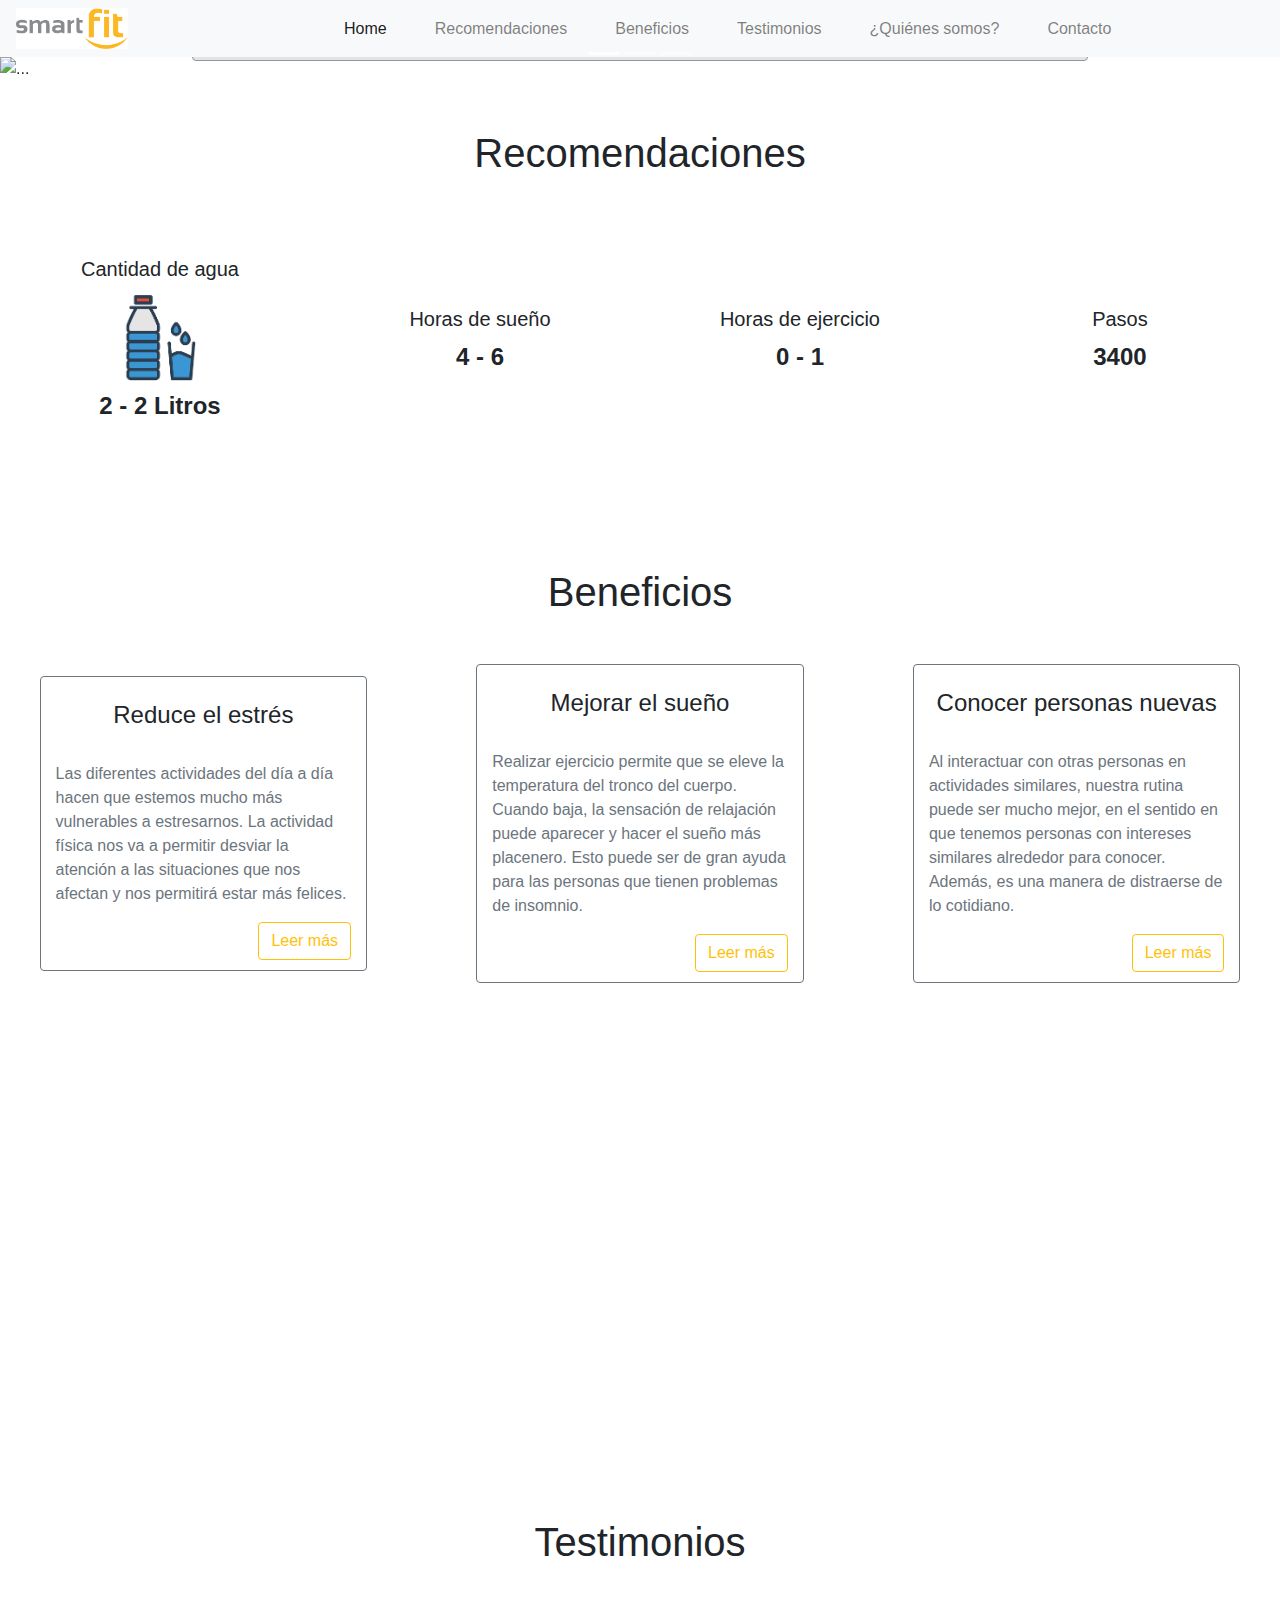
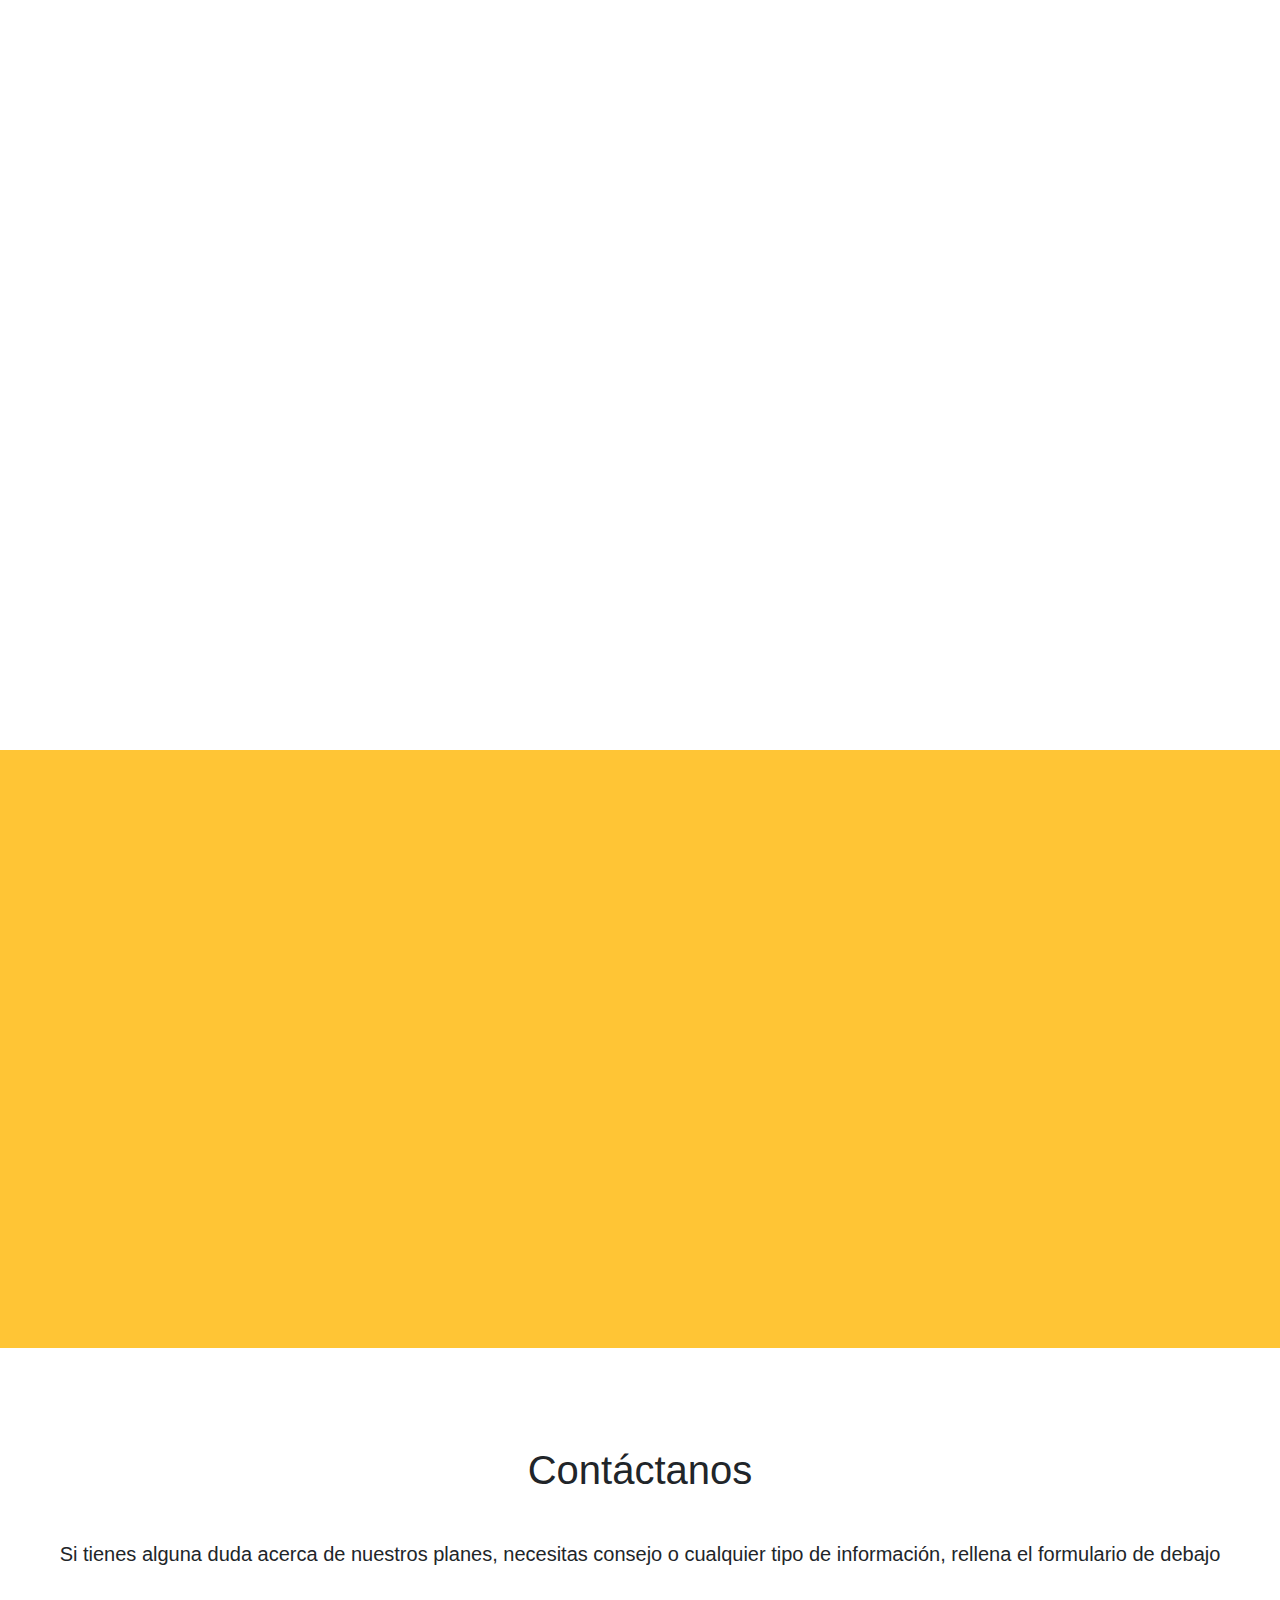
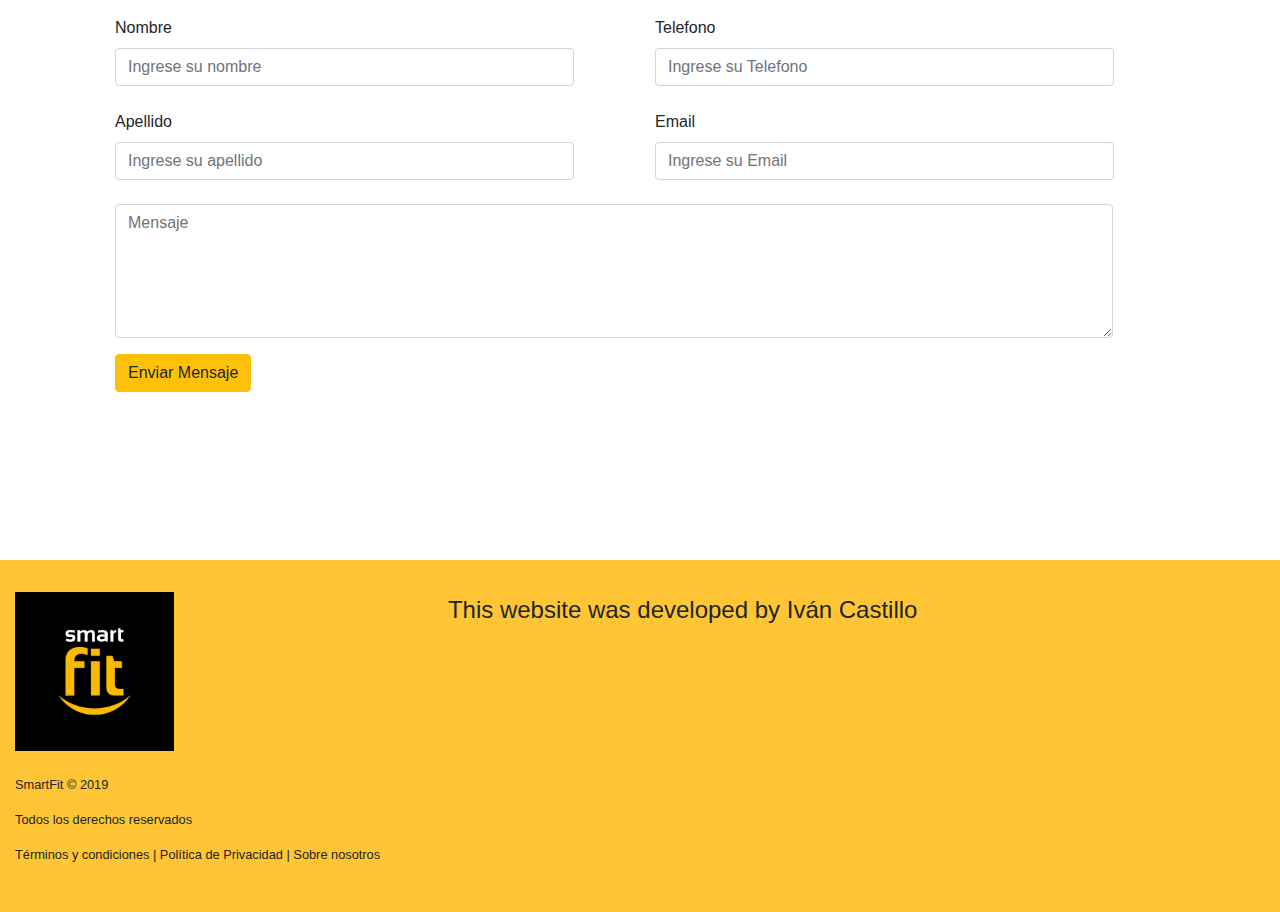
==== index.html @ 5044659b "Nombre cambiado" ====
<!DOCTYPE html>
<html lang="en">
<head>
    <meta charset="UTF-8">
    <meta name="viewport" content="width=, initial-scale=1.0">
    <meta http-equiv="X-UA-Compatible" content="ie=edge">
    <title></title>
    <link rel="stylesheet" href="https://stackpath.bootstrapcdn.com/bootstrap/4.3.1/css/bootstrap.min.css" integrity="sha384-ggOyR0iXCbMQv3Xipma34MD+dH/1fQ784/j6cY/iJTQUOhcWr7x9JvoRxT2MZw1T" crossorigin="anonymous">
    <link rel="stylesheet" href="styles.css">
    <link rel="stylesheet" href="animate.css">
</head>
<body>
        <nav class="navbar navbar-expand-lg navbar-light bg-light container-fluid">
                <a class="navbar-brand" href="#"><img src="SmartFitLogo.png" class="logo" alt=""></a>
                <button class="navbar-toggler" type="button" data-toggle="collapse" data-target="#navbarSupportedContent" aria-controls="navbarSupportedContent" aria-expanded="false" aria-label="Toggle navigation">
                  <span class="navbar-toggler-icon"></span>
                </button>
              
                <div class="collapse navbar-collapse" id="navbarSupportedContent">
                  <ul class="navbar-nav mr-auto">
                    <li class="nav-item active">
                        <a class="nav-link" href="#Home">Home <span class="sr-only">(current)</span></a>
                    </li>
                    <li class="nav-item">
                        <a class="nav-link" href="#Recomendaciones">Recomendaciones</a>
                    </li>
                    <li class="nav-item">
                      <a class="nav-link" href="#Beneficios">Beneficios</a>
                    </li> 
                    <li class="nav-item">
                        <a class="nav-link" href="#Testimonios">Testimonios</a>
                    </li>                     
                    
                    <li class="nav-item">
                        <a class="nav-link" href="#QuienesSomos">¿Quiénes somos?</a>
                    </li> 

                    <li class="nav-item">
                        <a class="nav-link" href="#Contacto">Contacto</a>
                    </li> 
                  </ul>
                </div>
              </nav>
              
              <div class="bd-example"><a name="Home" id="Home"></a>
                    <div id="carouselExampleCaptions" class="carousel slide" data-ride="carousel">
                      <ol class="carousel-indicators">
                        <li data-target="#carouselExampleCaptions" data-slide-to="0" class="active"></li>
                        <li data-target="#carouselExampleCaptions" data-slide-to="1"></li>
                        <li data-target="#carouselExampleCaptions" data-slide-to="2"></li>
                      </ol>
                      <div class="carousel-inner">
                        <div class="carousel-item active">
                          <img src="https://www.sportlife.es/media/cache/big/upload/images/article/16342/article-falsos-mitos-running-desterrar-ser-mejor-corredor-5a5e2782141e0.jpg" class="d-block w-100" alt="...">
                          <div class="carousel-caption d-none d-md-block border border-secondary rounded">
                            <h4>Practicar algún deporte o actividad física</h4>
                            <p>El deporte es una de las mejores maneras de mantenernos jóvenes y en perfectas condiciones, ya que ayuda a nuestro organismo a estar activo y a nuestros músculos a mantenerse tonificados y fuertes.</p>
                          </div>
                        </div>
                        <div class="carousel-item">
                          <img src="https://as.com/deporteyvida/imagenes/2018/11/17/portada/1542474096_217972_1542474617_noticia_normal.jpg" class="d-block w-100" alt="...">
                          <div class="carousel-caption d-none d-md-block border border-secondary rounded">
                            <h4>Llevar una dieta balanceada</h4>
                            <p>Mantener una alimentación que debe ser variada. Seguir una dieta en la que estén presentes diferentes tipos de alimentos es esencial para conseguir una buena salud. Nuestro organismo está preparado para asimilar todo tipo de alimentos y todos estos alimentos nos aportarán una serie de nutrientes necesarios para conseguir una buena salud.</p>
                          </div>
                        </div>
                        <div class="carousel-item">
                          <img src="http://mundoenpositivo.com/wp-content/uploads/2019/07/dormir-bien.jpg" class="d-block w-100" alt="...">
                          <div class="carousel-caption d-none d-md-block border border-secondary rounded">
                            <h4>Dormir bien</h4>
                            <p>Sentirse cansado afecta a la concentración, le desmotiva y le deja sin energía. Esto puede afectar, a su vez, a la salud mental, por lo que es importante dormir lo suficiente para sentirse descansado y sentirse capacitado para realizar las actividades cotidianas.</p>
                          </div>
                        </div>
                      </div>
                      <a class="carousel-control-prev" href="#carouselExampleCaptions" role="button" data-slide="prev">
                        <span class="carousel-control-prev-icon" aria-hidden="true"></span>
                        <span class="sr-only">Previous</span>
                      </a>
                      <a class="carousel-control-next" href="#carouselExampleCaptions" role="button" data-slide="next">
                        <span class="carousel-control-next-icon" aria-hidden="true"></span>
                        <span class="sr-only">Next</span>
                      </a>
                    </div>
                  </div>


    <div class="container-fluid">
        <div class="row subtitulo">
            <h2>Recomendaciones</h2><a name="Recomendaciones" id="Recomendaciones"></a>
        </div>
        <br>

        <div class="row">
            <div class="col-md-2 col-sm-6  sub-recomendaciones">
                <h5 class="h5-subs">Cantidad de agua</h5>
                <img class="icn-agua" src="[data-uri]" alt="">
                <p><span class="Cantidad"> <span class="counter">3</span>  - <span class="counter">4</span> Litros</span></p>
            </div>

            <div class="col-md-2 col-sm-6 sub-recomendaciones">
                <h5 class="h5-subs">Horas de sueño</h5>
                <img class="icn-agua" src="https://image.flaticon.com/icons/png/512/1127/1127353.png" alt="">
                <p><span class="Cantidad"><span class="counter">7</span>  - <span class="counter">9</span></span></p>
            </div>

            <div class="col-md-2 col-sm-6  sub-recomendaciones">
                <h5 class="h5-subs">Horas de ejercicio</h5>
                <img class="icn-ejercicio" src="https://www.flaticon.es/premium-icon/icons/svg/384/384301.svg" alt="">
                <p><span class="Cantidad"><span class="counter">1</span>  - <span class="counter">2</span></span></p>
            </div>

            <div class="col-md-2 col-sm-6  sub-recomendaciones ">
                <h5 class="h5-subs">Pasos</h5>
                <img class="icn-agua" src="https://image.flaticon.com/icons/svg/2210/2210653.svg" alt="">
                <p><span class="Cantidad counter">5000</span></p>
            </div>

        </div>
    </div>

    <br>
    <br>
    <br>

    <div class="container-fluid">
      <div class="row subtitulo">
        <h2>Beneficios</h2><a name="Beneficios" id="Beneficios"></a>
      </div>

      <div class="row">
        <div class="row">
          <div class="col-md-3 border border-secondary rounded centrar animated bounce wow " data-wow-offset="200" >
            <img src="http://lad.fm/pics/d41a22937daed1a223c265a8d08f3cd0.jpg" width="100%" class="SinMargenes" alt="">
            <br>
            
            <h4>Reduce el estrés</h4>
            <br>
            <p class="text-secondary">Las diferentes actividades del día a día hacen que estemos mucho más vulnerables a estresarnos. La actividad física nos va a permitir desviar la atención a las situaciones que nos afectan y nos permitirá estar más felices.</p>
  
            <button type="button" class="btn btn-outline-warning BotonBeneficios">Leer más</button>
            <br>
            <br>
          </div>
  
          <div class="col-md-3 border border-secondary rounded centrar animated bounce wow" data-wow-offset="200" >
            <img src="https://selecciones.com.mx/wp-content/uploads/2016/09/tips-para-dormir-rapido.jpg" width="100%" class="SinMargenes" alt="">
            <br>
            
            <h4>Mejorar el sueño</h4>
            <br>
            <p class="text-secondary">Realizar ejercicio permite que se eleve la temperatura del tronco del cuerpo. Cuando baja, la sensación de relajación puede aparecer y hacer el sueño más placenero. Esto puede ser de gran ayuda para las personas que tienen problemas de insomnio.</p>
  
            <button type="button" class="btn btn-outline-warning BotonBeneficios">Leer más</button>
            <br>
            <br>
          </div>
  
          <div class="col-md-3 border border-secondary rounded centrar animated bounce wow" data-wow-offset="200" >
            <img src="https://blog.fitnessdigital.com.mx/wp-content/uploads/2017/04/VIR_350930_26297_para_aficionados_al_gimnasio_o_gente_que_haya_ido_durante_algun_periodo_de_tiempo_en_el_pasado.jpg" width="100%" class="SinMargenes" alt="">
            <br>
            
            <h4>Conocer personas nuevas</h4>
            <br>
            <p class="text-secondary">Al interactuar con otras personas en actividades similares, nuestra rutina puede ser mucho mejor, en el sentido en que tenemos personas con intereses similares alrededor para conocer. Además, es una manera de distraerse de lo cotidiano.</p>
  
            <button type="button" class="btn btn-outline-warning BotonBeneficios">Leer más</button>
            <br>
            <br>
          </div>
          
          
  
  
        </div>

        <br><br>

        <div class="row">
          <div class="col-md-3 border border-secondary rounded centrar animated bounce wow " >
            <img src="https://i.blogs.es/6dcd84/istock-614251716-2-/450_1000.jpg" width="100%" class="SinMargenes" alt="">
            <br>
            
            <h4>Mejoras en el peso</h4>
            <br>
            <p class="text-secondary">La obesidad es una preocupación a nivel mundial, por eso, hacer ejercicio y tener una buena alimentación le ayudará a mantener un peso ideal dependiendo de sus necesidades. De esta manera, es más fácil llevar un registro en nuestra balanza y mantenernos con el peso óptimo y, de esa manera, vernos mucho mejor.</p>
  
            <button type="button" class="btn btn-outline-warning BotonBeneficios">Leer más</button>
            <br>
            <br>
          </div>
  
          <div class="col-md-3 border border-secondary rounded centrar animated bounce wow">
            <img src="https://as.com/deporteyvida/imagenes/2019/04/09/portada/1554802910_196821_1554803056_noticia_normal.jpg" width="100%" class="SinMargenes" alt="">
            <br>
            
            <h4>Mejorar nuestra postura</h4>
            <br>
            <p class="text-secondary">Al realizar ejercicios tomamos conciencia de nuestra postura, entre más actividad realizamos corregimos considerablemente nuestra postura. De manera que conseguimos evitar y mitigar los daños de tener una mala postura. También ayuda a la gente con problemas de este tipo, por ejemplo, personas con el síndrome de hombros caídos.</p>
  
            <button type="button" class="btn btn-outline-warning BotonBeneficios">Leer más</button>
            <br>
            <br>
          </div>
  
          <div class="col-md-3 border border-secondary rounded centrar animated bounce wow">
            <img src="https://assets.iprofesional.com/assets/jpg/2019/04/476429.jpg?5.0.0" width="100%" class="SinMargenes" alt="">
            <br>
            
            <h4>Sentirse feliz</h4>
            <br>
            <p class="text-secondary">Es indudable que cuando estamos activas, nos sentimos con mayor capacidad y mucho más positivas. Esto sucede por la liberación de endorfinas que nuestro cuerpo produce al estar realizando alguna acción o deporte. Esto, acompañado de una gran mejora en la autoestima, nos permite llevar un estilo de vida sano emocionalmente.</p>
  
            <button type="button" class="btn btn-outline-warning BotonBeneficios">Leer más</button>
            <br>
            <br>
          </div>
        </div>
      </div>

      
      


    </div> 

    <br>
    <br>
    <br>

    <div class="container-fluid">
      <div class="row subtitulo">
        <h2>Testimonios</h2><a name="Testimonios" id="Testimonios"></a>
      </div>

      <br>

      <div class="row">
        <div class="row wow bounceInLeft">
            <div class="col-2 MargenIzquierda">
                <img src="https://www.vanguardia.com/binrepository/716x477/0c0/0d0/none/12204/IHNO/16galerxxx001_big_tp_VL200308_MG20508573.jpg" class="rounded" width="100%" alt="">
              </div>
      
              <div class="col-8 MargenDerecha">
                <p class="text-muted"> <em>"Gracias a estos conejos ha cambiado completamente mi estilo de vida. Trabajo todo el día sentada y, al seguir estos consejos, he logrado sentirme más en forma y más segura de mi cuerpo" </em> <br> - Masha Rostova</p>
              </div>

        </div>

        <br><br><br>

        <div class="row wow bounceInLeft">
            <div class="col-2 MargenIzquierda">
                <img src="https://e00-elmundo.uecdn.es/assets/multimedia/imagenes/2017/07/06/14993554426583.jpg" class="rounded ImagenDerecha" width="80%"  alt="">
              </div>
      
              <div class="col-8 MargenDerecha">
                <p class="text-muted"> <em>"Ya estamos mayores y hace poco nos pensionamos, estos consejos nos han mantenido sanos y han mitigado en gran parte el deterioro que sufre nuestro cuerpo con la vejez. Nos sentimos mucho más jóvenes y tenemos más energía que cualquiera de nuestra edad" </em> <br> - Señor y señora Grullón</p>
              </div>

        </div>

        <br><br><br>
        
        <div class="row wow bounceInLeft">
            <div class="col-2 MargenIzquierda">
                <img src="https://deporteysalud-static.hola.com/gym/wp-content/uploads/sites/5/2014/03/guia_para_principiantes_primeros_pasos_en_un_gimnasio.jpg" width="100%" class="rounded" alt="">
              </div>
      
              <div class="col-8 MargenDerecha">
                <p class="text-muted"> <em>"Hace dos meses descubrí esta página y sigo sus consejos desde entonces. Empecé a ir al gimnasio y siento que esto se ha vuelto parte de mi vida, es una gran mejora a mi estilo de vida" </em> <br> - Steven Rosario</p>
              </div>

        </div>

        <br><br><br>
        
        

        <div class="row wow bounceInLeft">
            <div class="col-2 MargenIzquierda">
                <img src="https://vidafull.mx/modules/ybc_blog/views/img/category/fitness-principal.jpg" width="100%" alt="">
              </div>

              <div class="col-8 MargenDerecha">
                <p class="text-muted"> <em>"Esta página me inspiró a venir al gimnasio y cambiar un poco la rutina. Me he topado con mucha gente con estos intereses con los cuáles hablo y, mientras hacemos ejercicio, hablamos y botamos el estrés del día a día en este ambiente. Mi alimentación es mucho más sana gracias a estos consejos y me siento mejor que nunca." </em> <br> - Erika Muñoz</p>
              </div>

        </div>



        <br>


      </div>

    </div>


    <br>
    <br>
    <br>
    <a name="QuienesSomos" id="QuienesSomos"></a>
    <div class="container-fluid QuienesSomos"> 
      <div class="row RowQS">
        <h2 class="wow zoomIn"><img src="http://www.grupolifoco.com.mx/nuevo2/images/Icono-Secc-1-QUIENES-SOMOS.png" width="4%" alt=""> ¿Quiénes Somos?</h2>
      </div>

      <div class="row FilaQS">
        <div class="col-md-4 ColumnaQS">
          <h3 class="wow jackInTheBox"> <img src="https://cdn.icon-icons.com/icons2/1369/PNG/512/-description_90717.png" width="8%" alt=""> Descripción</h3>
          <h4 class="txtQS wow bounceInUp">Inaugurada en 2009, Smart Fit fue creada con el propósito de democratizar el acceso a la práctica de actividad física de alto nivel, con planes accesibles y adhesión facilitada. Somos una empresa dedicada a dar consejos para mejorar el estilo de vida de nuestros lectores. Tenemos servicios de personal training, consejos personalizados y muchas facilidades para lograr que los curiosos de internet y las personas que muestran curiosidad por estos temas se sienta atraído por los beneficios que otorgan poner en práctica nuestros consejos y recomendaciones.</h4>
        </div>

        <div class="col-md-4 ColumnaQS">
          <h3 class="wow jackInTheBox"> <img src="https://image.flaticon.com/icons/png/512/1628/1628579.png" width="8%" alt=""> Misión</h3>
          <h4 class="txtQS wow bounceInUp">Contribuir al desarrollo integral de los clientes mediante el diseño y la aplicación de un conjunto de servicios que fortalezcan la salud física y mental.

              Ayudar a nuestros socios a crear y mantener una excelente condición física a través de la nutrición y programas de entrenamiento.
              
              Inculcar en niños, jóvenes y adultos, el valor de la salud y el ejercicio.
              
              Mejorar la calidad de vida de las comunidades a través de la filosofía del ejercicio, programas y productos de nutrición.
              
              Participar proactivamente en el bienestar de las personas en su entorno social y laboral.
              
              Brindar un servicio único y facilitar las herramientas del éxito.</h4>
        </div>

        <div class="col-md-4 ColumnaQS">
          <h3 class="wow jackInTheBox"> <img src="https://cdn.pixabay.com/photo/2016/12/18/11/04/eye-1915454_960_720.png" width="10%" alt=""> Visión</h3>
          <h4 class="txtQS wow bounceInUp">Ser un una empresa líder en el fomento de buenas prácticas que mejoren la vida de nuestros clientes y lectores, brindando calidad y bienestar a nuestros miembros, generando valor humano y profesional a nuestra empresa.

              Ser la mejor opción deportiva mundialmente, por la excelencia en los servicios, potenciando los procesos de servicio al cliente y la atención personalizada.
              
              Ofrecer un ambiente ameno, accesible, práctico y estimulante, en el que todo socio pueda expresar su competencia física, mental y espiritual.
              
              Optimizar los objetivos de captación y retención de socios, garantizando calidad y resultados tangibles.</h4>
         </div>
        <br><br><br><br><br><br>
        

      </div>
    </div>

    <div class="container-fluid">
      <div class="row Contacto">
        <h2>Contáctanos</h2><a name="Contacto" id="Contacto"></a>
        <h5>Si tienes alguna duda acerca de nuestros planes, necesitas consejo o cualquier tipo de información, rellena el formulario de debajo</h5>
        </div>

        <div class="row formulario">
            <div class="col-md-6">
              <label for="Nombre">Nombre</label>
              <input type="text" id="Nombre" placeholder="Ingrese su nombre" class="form-control">
              <br>
              <label for="Apellido">Apellido</label>
              <input type="text" id="Apellido" placeholder="Ingrese su apellido" class="form-control"> 
            </div>

            <div class="col-md-6">
              <label for="Telefono">Telefono</label>
              <input type="text" id="Telefono" placeholder="Ingrese su Telefono" class="form-control">
              <br>
             <label for="Apellido">Email</label>
              <input type="text" id="Email" placeholder="Ingrese su Email" class="form-control"> 
          </div>
          
       </div>
       <br>
       <div class="row msj formulario">
          <textarea class="form-control" placeholder="Mensaje" cols="100" rows="5"></textarea>

          <input type="submit" name="Enviar" value="Enviar Mensaje" class="btn btn-warning">
       </div>
       <br><br><br><br><br><br><br>

    </div>
    

    <footer class="container-fluid">
      <div class="row">
        <div class="col-md-4">
            <img src="LogoNegro.png" width="40%" alt="">
            <br>
            <br>

            <p class="text-footer">SmartFit © 2019</p>
            <p class="text-footer">Todos los derechos reservados</p>
            <p class="text-footer">Términos y condiciones | Política de Privacidad | Sobre nosotros </p>
        </div>
        
        <div class="col-md-8">
          <p class="text-footer-big"><img src="https://image.flaticon.com/icons/svg/74/74717.svg" width="4%" alt=""> This website was developed by Iván Castillo</p>

          <a href="www.linkedin.com/in/iván-manuel-castillo-soriano-302771186"><img src="https://image.flaticon.com/icons/png/512/61/61109.png" width="5%" alt="" class="imgfooter linkedin"></a>

          <a href="https://github.com/ManuxGT"><img src="https://cdn.icon-icons.com/icons2/910/PNG/512/github-2_icon-icons.com_71185.png" width="6%" alt="" class="imgfooter"></a>
          
          <a href="https://www.instagram.com/isrmanux/"><img src="https://cdn.icon-icons.com/icons2/791/PNG/512/instagram_f_icon-icons.com_65485.png" width="6%" alt="" class="imgfooter"></a>
          
        </div>
      </div>
    </footer>
    <script src="https://cdnjs.cloudflare.com/ajax/libs/wow/1.1.2/wow.js"></script>
    <script src="https://cdnjs.cloudflare.com/ajax/libs/wow/1.1.2/wow.min.js"></script>
    <script>
      new WOW().init();
    </script>
    <script src="https://code.jquery.com/jquery-3.3.1.slim.min.js" integrity="sha384-q8i/X+965DzO0rT7abK41JStQIAqVgRVzpbzo5smXKp4YfRvH+8abtTE1Pi6jizo" crossorigin="anonymous"></script>
    <script src="https://cdnjs.cloudflare.com/ajax/libs/popper.js/1.14.7/umd/popper.min.js" integrity="sha384-UO2eT0CpHqdSJQ6hJty5KVphtPhzWj9WO1clHTMGa3JDZwrnQq4sF86dIHNDz0W1" crossorigin="anonymous"></script>
    <script src="https://stackpath.bootstrapcdn.com/bootstrap/4.3.1/js/bootstrap.min.js" integrity="sha384-JjSmVgyd0p3pXB1rRibZUAYoIIy6OrQ6VrjIEaFf/nJGzIxFDsf4x0xIM+B07jRM" crossorigin="anonymous"></script>
    <script src="https://ajax.googleapis.com/ajax/libs/jquery/3.4.1/jquery.min.js"></script>
    <script src="https://ajax.googleapis.com/ajax/libs/jquery/3.3.1/jquery.min.js"></script>
    <script src="jquery.waypoints.min.js"></script>
    <script src="jquery.counterup.min.js"></script>
    <script src="script.js"></script>
    
  </body>
</html>
---- styles.css ----
.logo{
    width: 35%;
}

.navbar{
    -webkit-transition: all ease .5s !important;
    -o-transition: all ease .5s !important;
    transition: all ease .5s !important;
}

.navbar-brand{
    width: 20rem;
    margin: 0%;
    padding: 0%;
}

.nav-item{
    margin-right: 2rem;    
}

.carousel-caption{

    opacity: 0.75;
    background: rgb(219, 219, 219);
}

.carousel-caption h4, .carousel-caption p{
    color: black;
}

h2{
    margin: 3rem auto;
    font-size: 2.5rem;
}

.icn-agua{
    width:50%;
    display: block;
    margin: auto;
}

.icn-ejercicio{
    width:50%;
    display: block;
    margin: auto;
}

.h5-subs, .sub-recomendaciones p {
    text-align: center;
}

.sub-recomendaciones{
    margin: auto;
    padding: 0.5rem;
}

.col-md-2{
    margin: auto;
}

.Cantidad{
    font-size: 1.5rem;
    font-weight: bold;
}

.MargenIzquierda{
    margin-left: auto;
}

.MargenDerecha{
    margin-right: auto;
}

.ImagenDerecha{
    display: inline-block;
    margin: auto;
    
}

h4{
    text-align: center;
}

.centrar{
    margin: auto;
}

.BotonBeneficios{
    float: right;
}

.SinMargenes{
    display: block;
    margin: 0%;
    padding: 0%;
}

footer{
    padding: 2.5%;
    background-color: rgb(255, 197, 53);
}

.text-footer{
    font-size: 0.80rem;
}

.text-footer-big{
    font-size: 1.5rem;
}

.imgfooter{
    display: inline-block;
    margin-left: 1rem;
}

.linkedin{
    margin-left: 10rem;
}

.QuienesSomos{
    background-color: rgb(255, 197, 53);
}

.RowQS{
    padding: 4% 2% 0% 2%;
    text-align: center;
}

.FilaQS .ColumnaQS{
    padding: 1.5%;
}

.ColumnaQS h3{
    text-align: center;
}

.ColumnaQS h4{
    font-size: 1.1rem;
    margin-left: 3%;
    text-align: left;
}

.Contacto{
    padding: 4% 2%;
    text-align: center;

}

.Contacto h5{
    margin: auto;
    font-weight: normal;
}

.formulario{
    padding: 0% 8%;
}

.form-control{
    width: 90%;
}

textarea{
    display: inline-block;
    width: 95% !important ;
    margin-bottom: 1rem;
}

.msj{
    margin:auto;
}

.menu-fixed{
    position: fixed;
    z-index: 1000;
    top: 0;
}
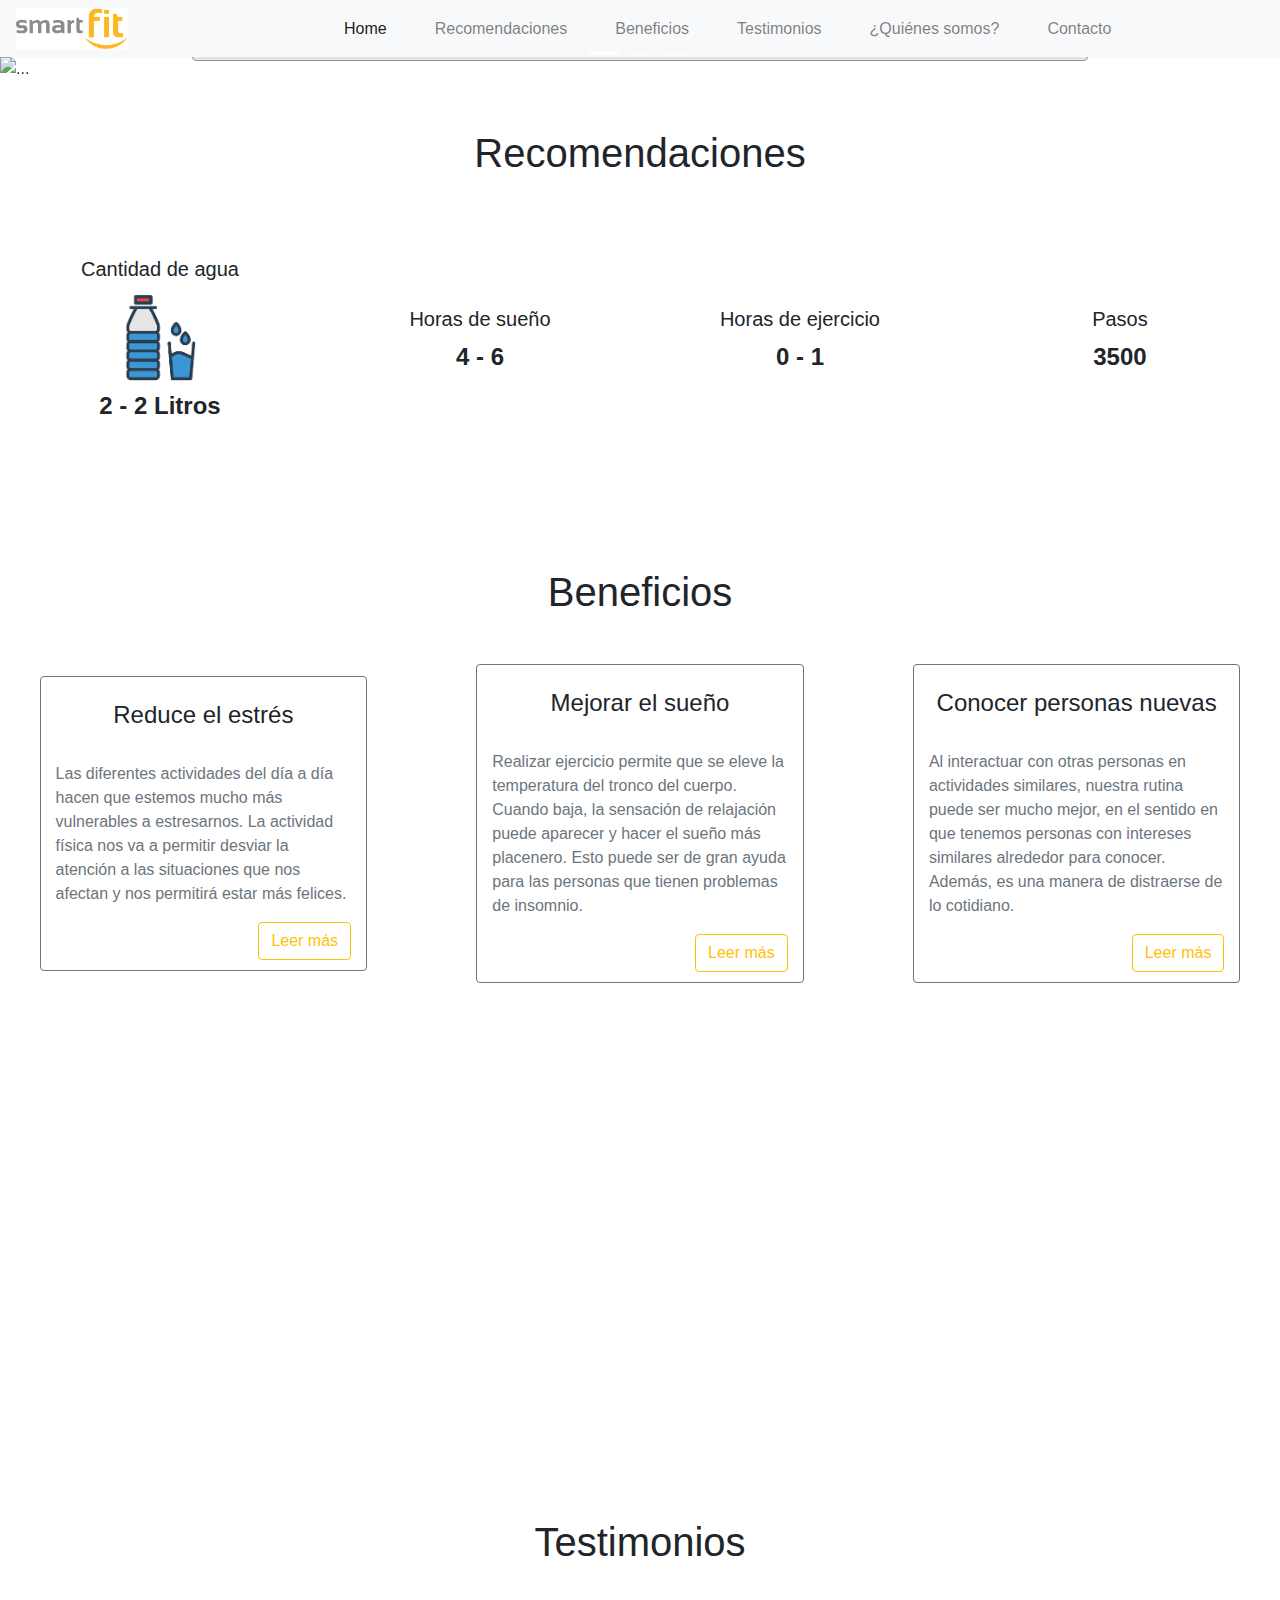
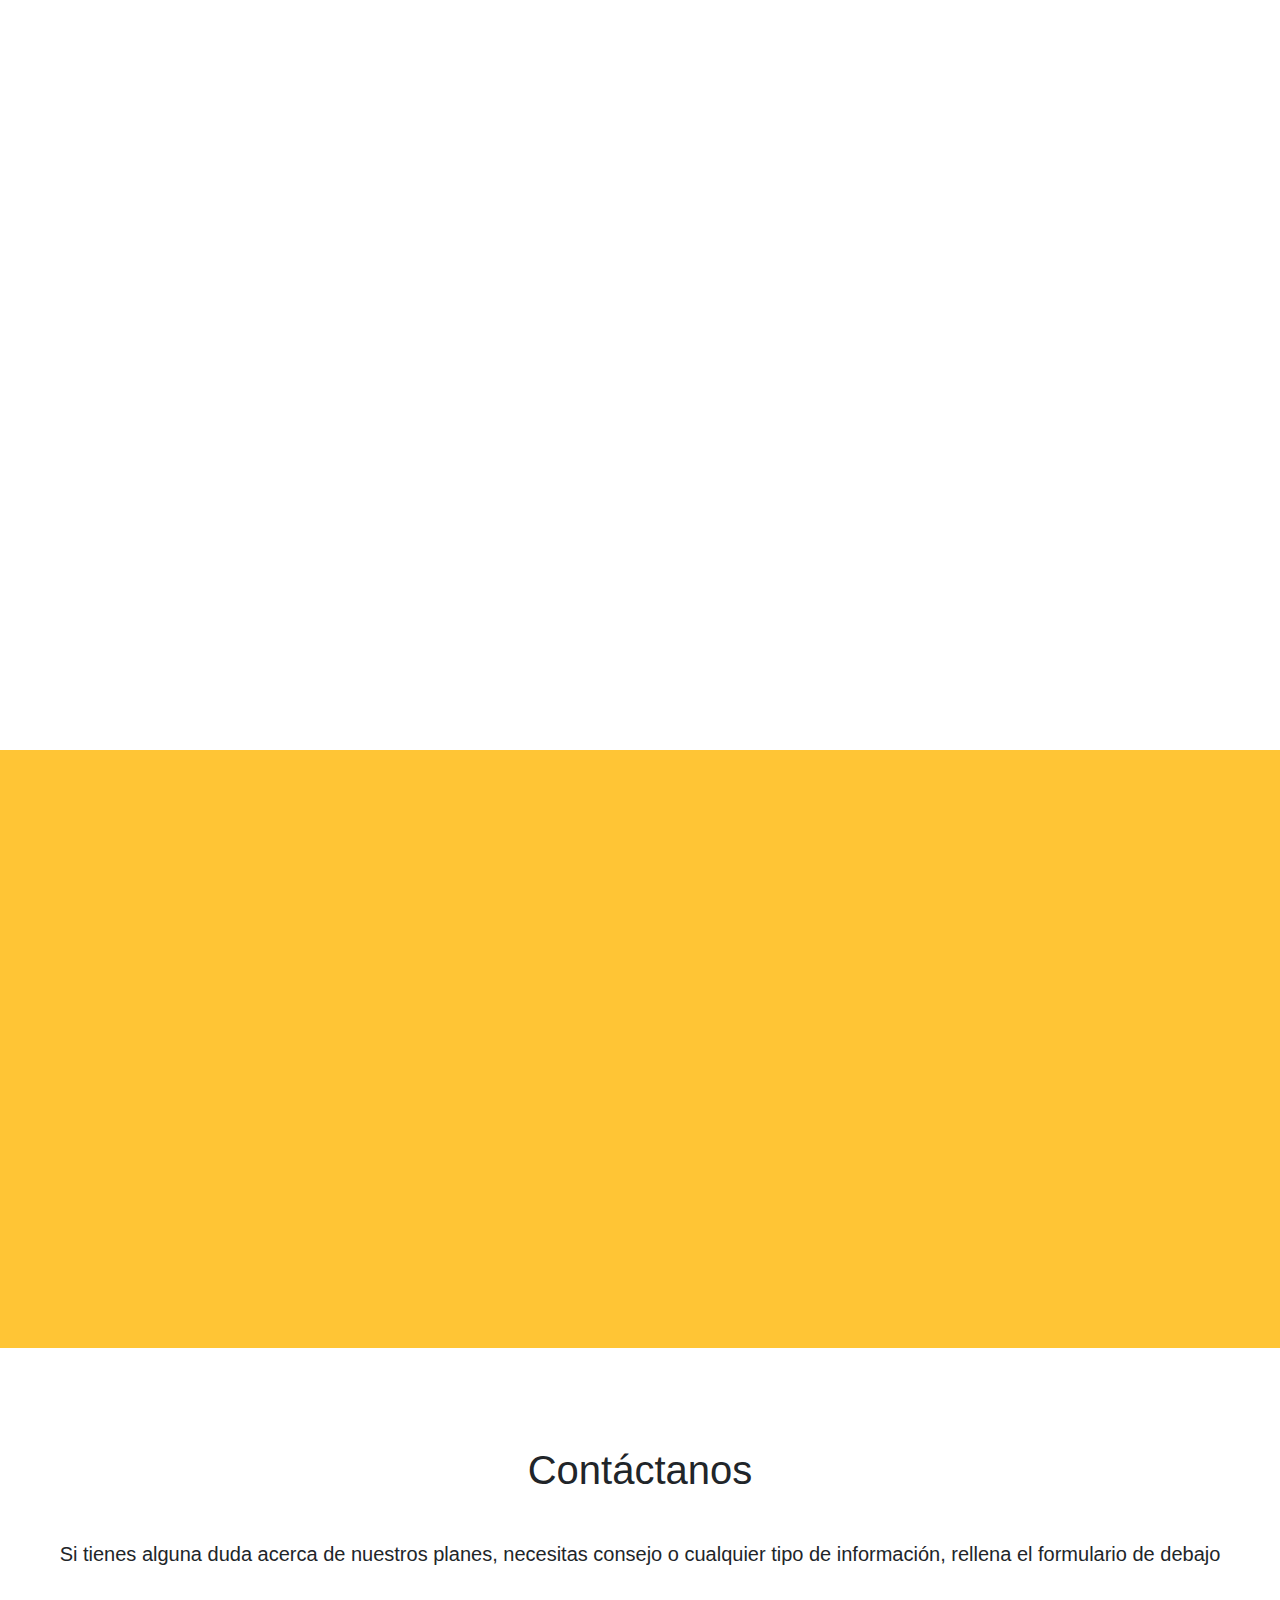
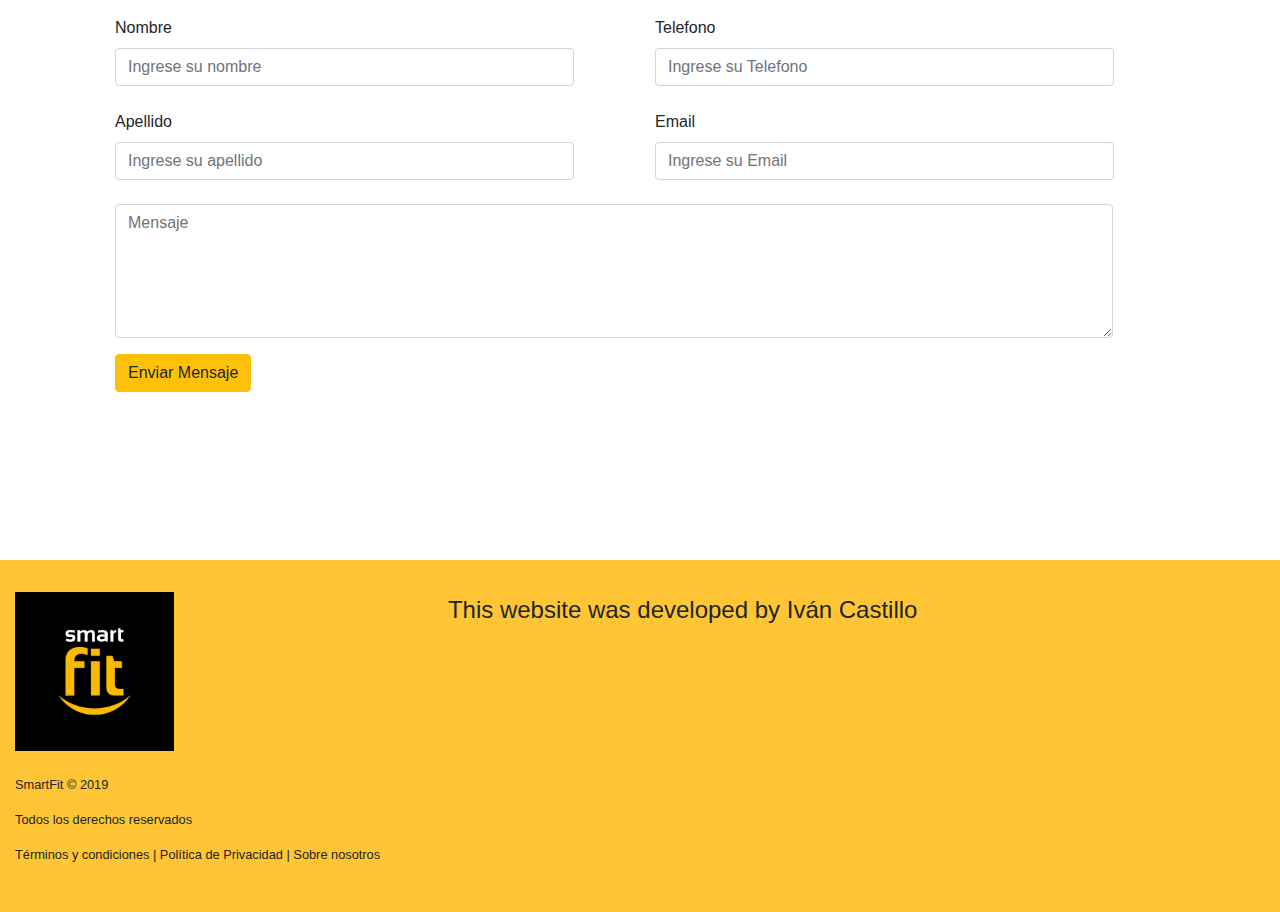
==== commit 055e9ed7: "Change indexhtml" ====
--- a/index.html
+++ b/index.html
@@ -99,19 +99,19 @@
 
             <div class="col-md-2 col-sm-6 sub-recomendaciones">
                 <h5 class="h5-subs">Horas de sueño</h5>
-                <img class="icn-agua" src="https://image.flaticon.com/icons/png/512/1127/1127353.png" alt="">
+                <img class="icn-agua" src="https://cdn-icons-png.flaticon.com/512/3094/3094845.png" alt="">
                 <p><span class="Cantidad"><span class="counter">7</span>  - <span class="counter">9</span></span></p>
             </div>
 
             <div class="col-md-2 col-sm-6  sub-recomendaciones">
                 <h5 class="h5-subs">Horas de ejercicio</h5>
-                <img class="icn-ejercicio" src="https://www.flaticon.es/premium-icon/icons/svg/384/384301.svg" alt="">
+                <img class="icn-ejercicio" src="https://www.pngplay.com/wp-content/uploads/12/Stopwatch-Transparent-Image.png" alt="">
                 <p><span class="Cantidad"><span class="counter">1</span>  - <span class="counter">2</span></span></p>
             </div>
 
             <div class="col-md-2 col-sm-6  sub-recomendaciones ">
                 <h5 class="h5-subs">Pasos</h5>
-                <img class="icn-agua" src="https://image.flaticon.com/icons/svg/2210/2210653.svg" alt="">
+                <img class="icn-agua" src="https://www.vhv.rs/dpng/d/462-4622972_student-running-up-steps-students-running-in-steps.png" alt="">
                 <p><span class="Cantidad counter">5000</span></p>
             </div>
 
@@ -156,7 +156,7 @@
           </div>
   
           <div class="col-md-3 border border-secondary rounded centrar animated bounce wow" data-wow-offset="200" >
-            <img src="https://blog.fitnessdigital.com.mx/wp-content/uploads/2017/04/VIR_350930_26297_para_aficionados_al_gimnasio_o_gente_que_haya_ido_durante_algun_periodo_de_tiempo_en_el_pasado.jpg" width="100%" class="SinMargenes" alt="">
+            <img src="https://bedazzling.es/blog/wp-content/uploads/2022/05/CONOCER-GENTE-EN-EL-GYM-1-1024x624.jpg" width="100%" class="SinMargenes" alt="">
             <br>
             
             <h4>Conocer personas nuevas</h4>
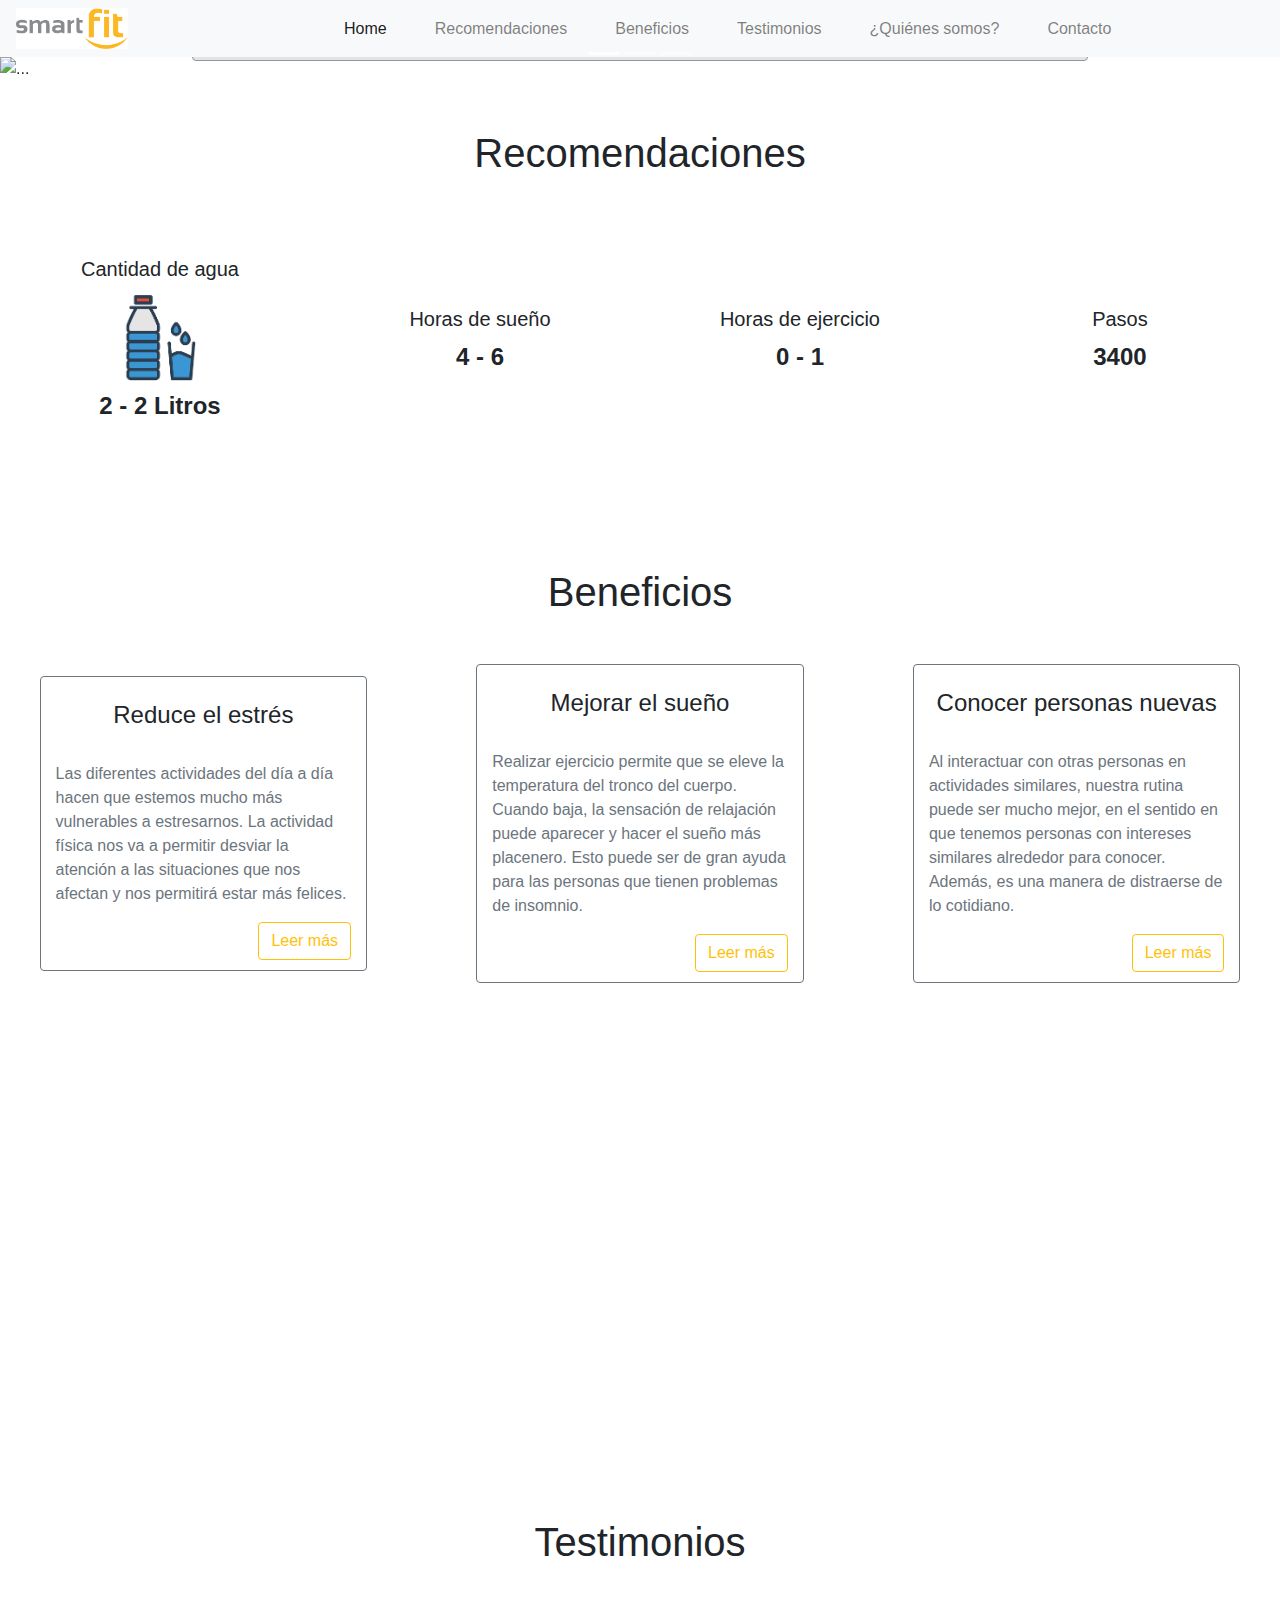
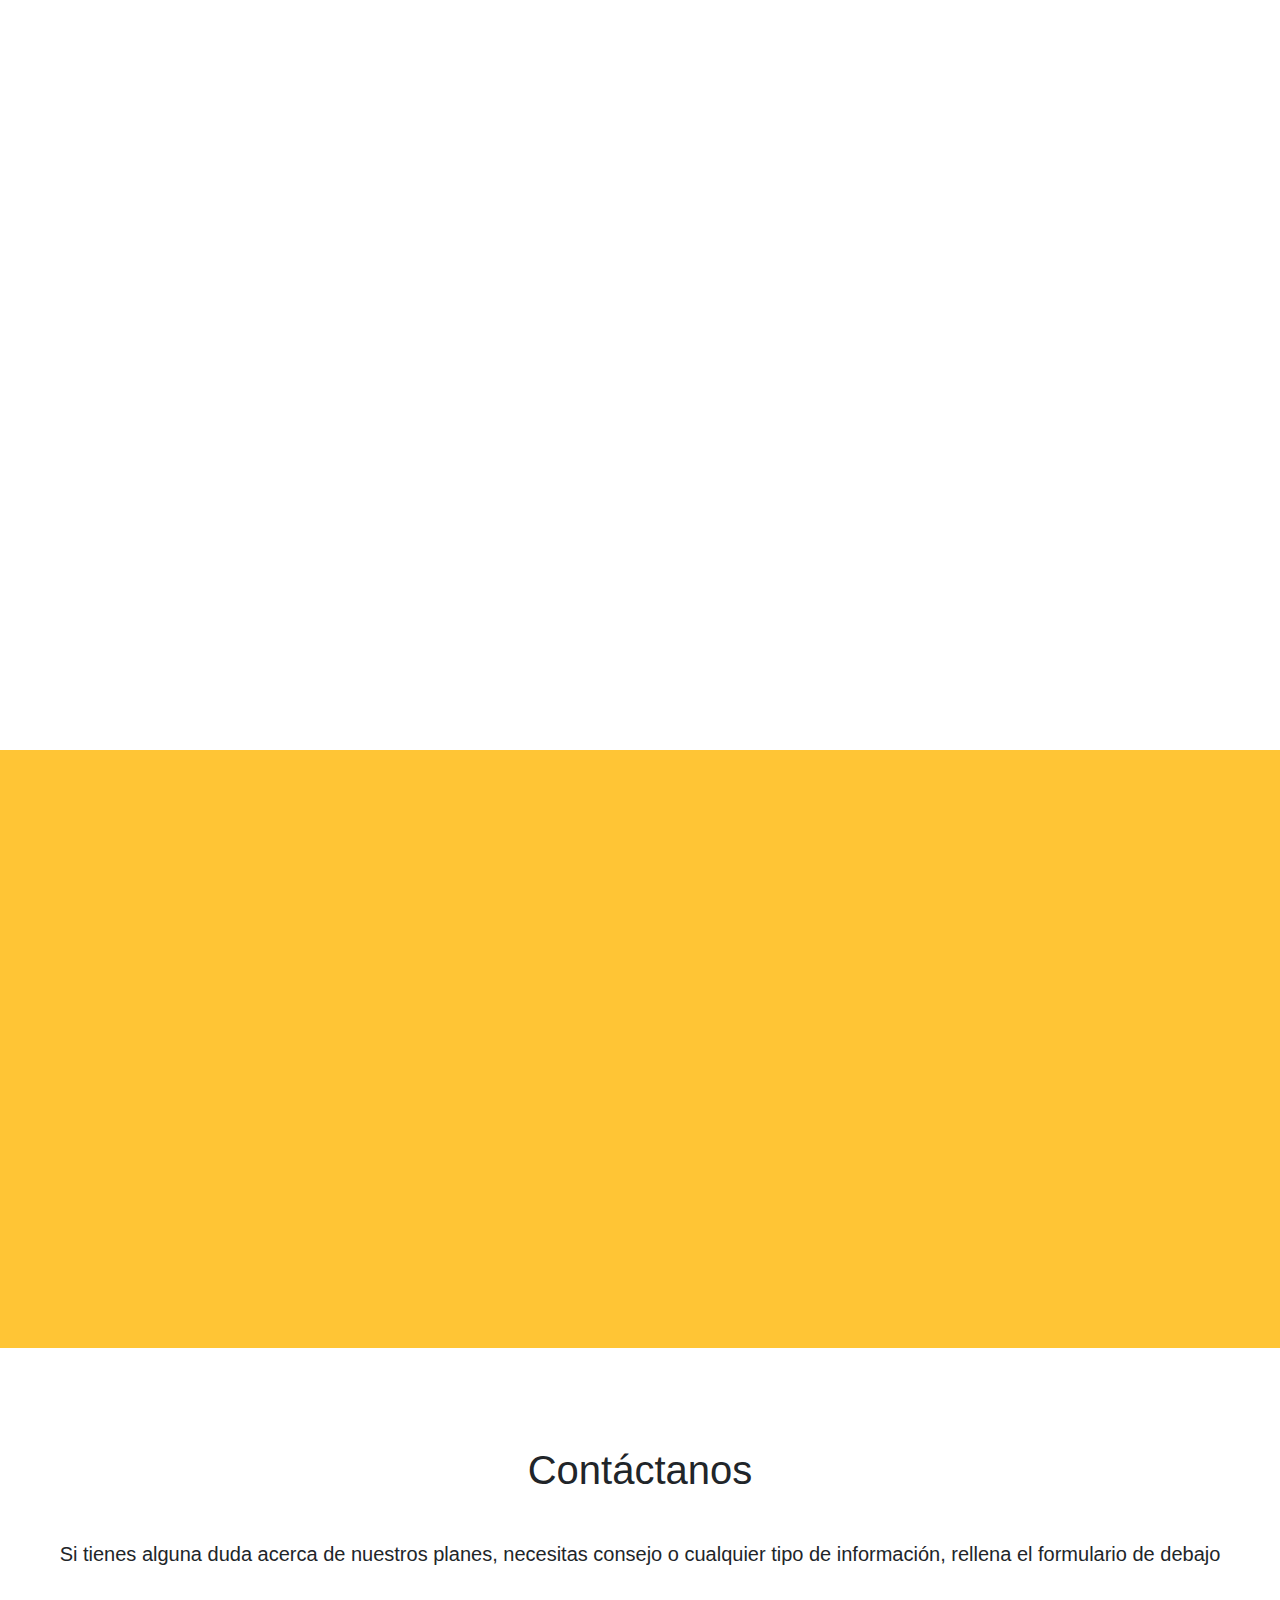
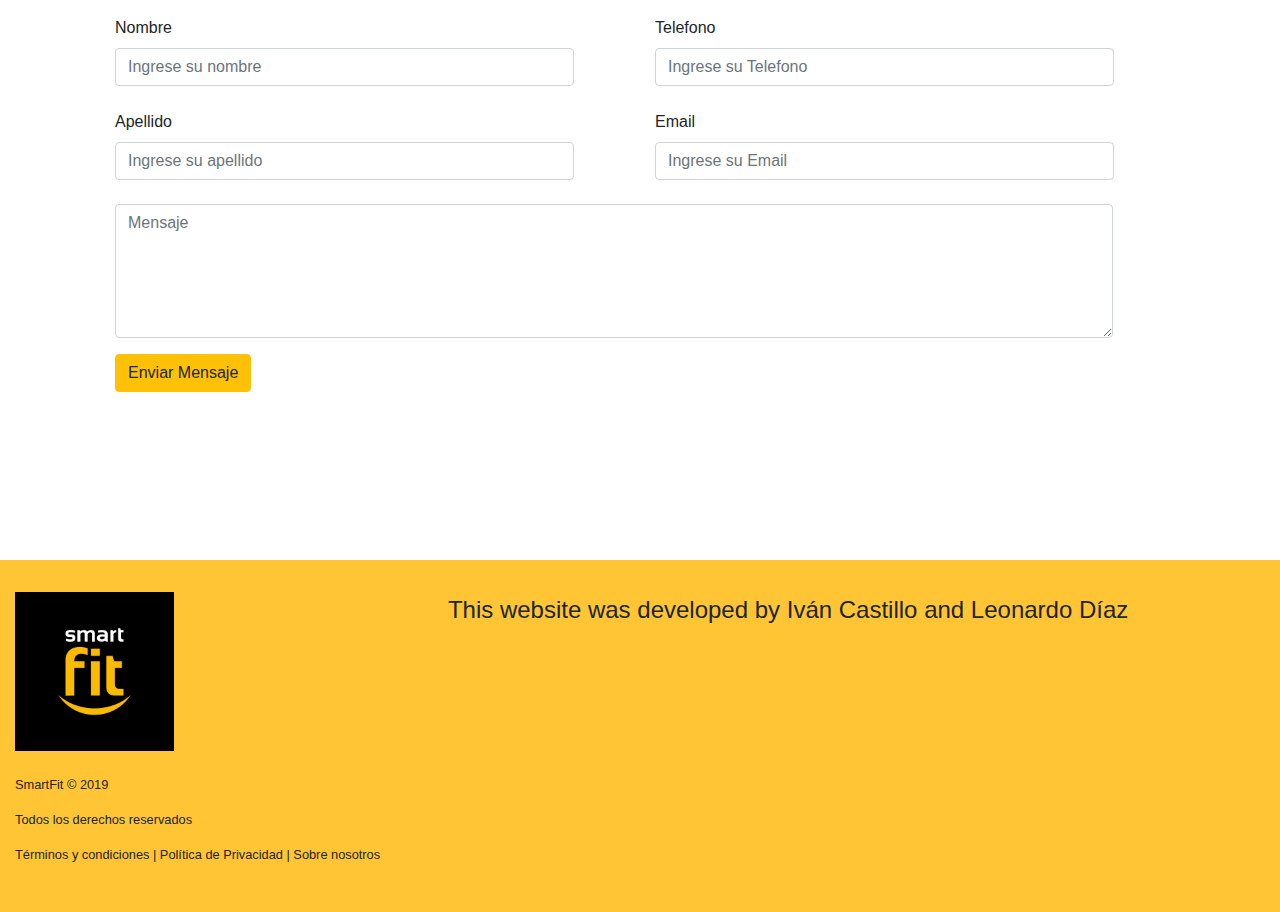
==== commit f7363ab6: "Change image" ====
--- a/index.html
+++ b/index.html
@@ -263,7 +263,7 @@
         
         <div class="row wow bounceInLeft">
             <div class="col-2 MargenIzquierda">
-                <img src="https://deporteysalud-static.hola.com/gym/wp-content/uploads/sites/5/2014/03/guia_para_principiantes_primeros_pasos_en_un_gimnasio.jpg" width="100%" class="rounded" alt="">
+                <img src="https://www.basic-fit.com/dw/image/v2/BDFP_PRD/on/demandware.static/-/Library-Sites-basic-fit-shared-library/default/dw77102969/1280x720_blog_make_fitness_a_basic.jpg?sw=968g" width="100%" class="rounded" alt="">
               </div>
       
               <div class="col-8 MargenDerecha">
@@ -391,7 +391,7 @@
         </div>
         
         <div class="col-md-8">
-          <p class="text-footer-big"><img src="https://image.flaticon.com/icons/svg/74/74717.svg" width="4%" alt=""> This website was developed by Iván Castillo</p>
+          <p class="text-footer-big"><img src="https://image.flaticon.com/icons/svg/74/74717.svg" width="4%" alt=""> This website was developed by Iván Castillo and Leonardo Díaz</p>
 
           <a href="www.linkedin.com/in/iván-manuel-castillo-soriano-302771186"><img src="https://image.flaticon.com/icons/png/512/61/61109.png" width="5%" alt="" class="imgfooter linkedin"></a>
 
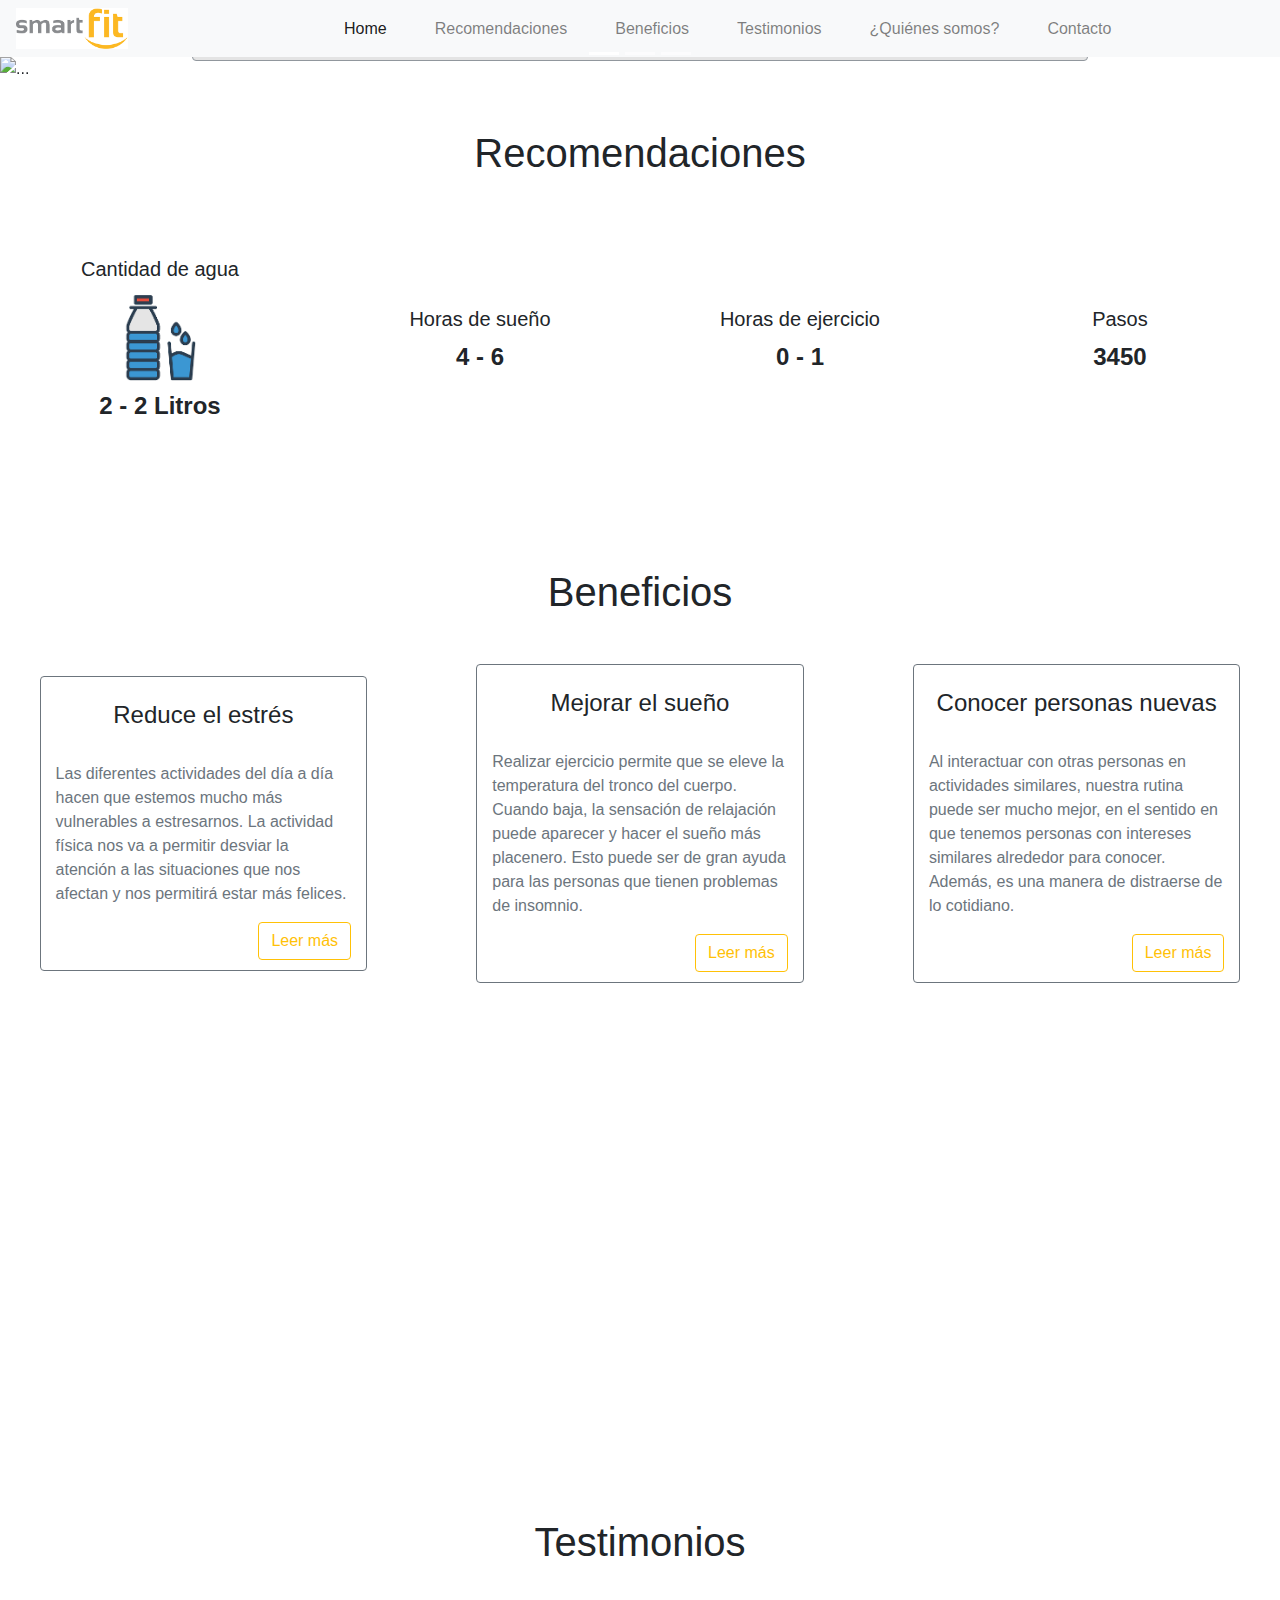
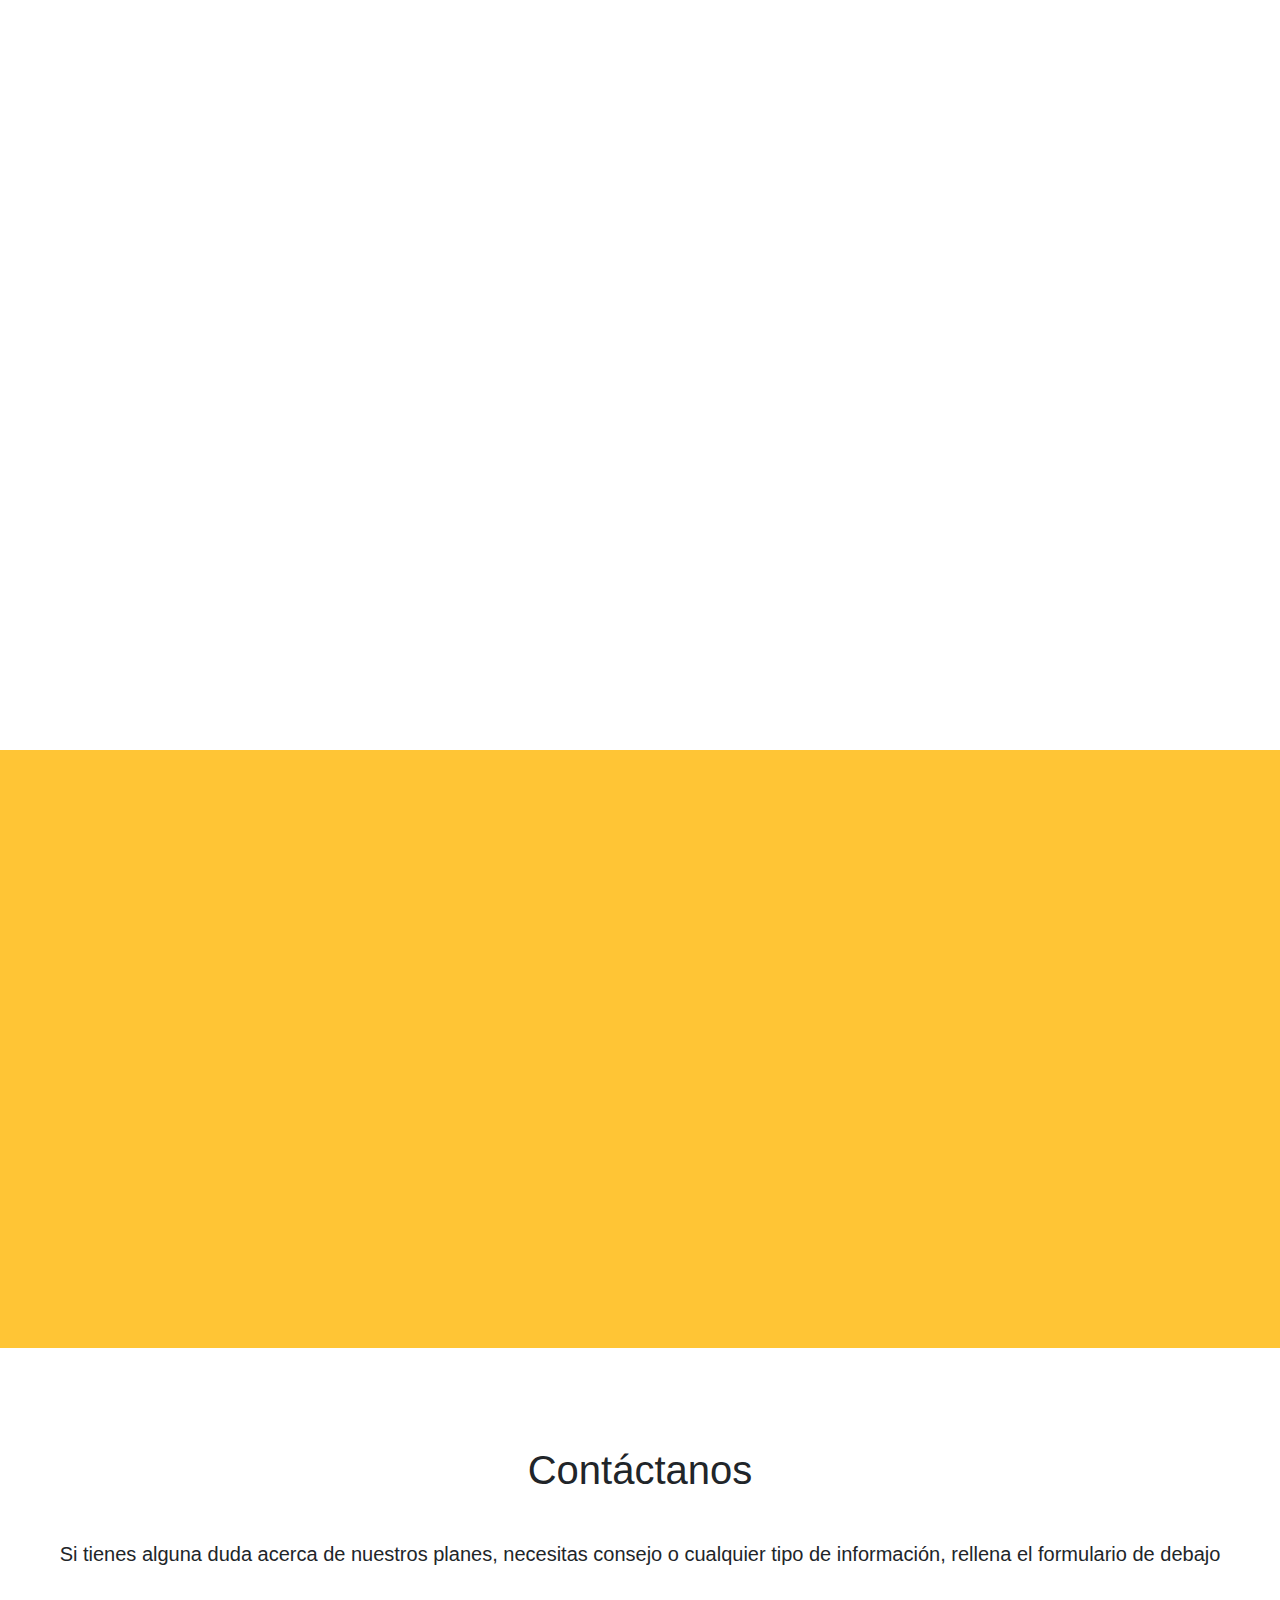
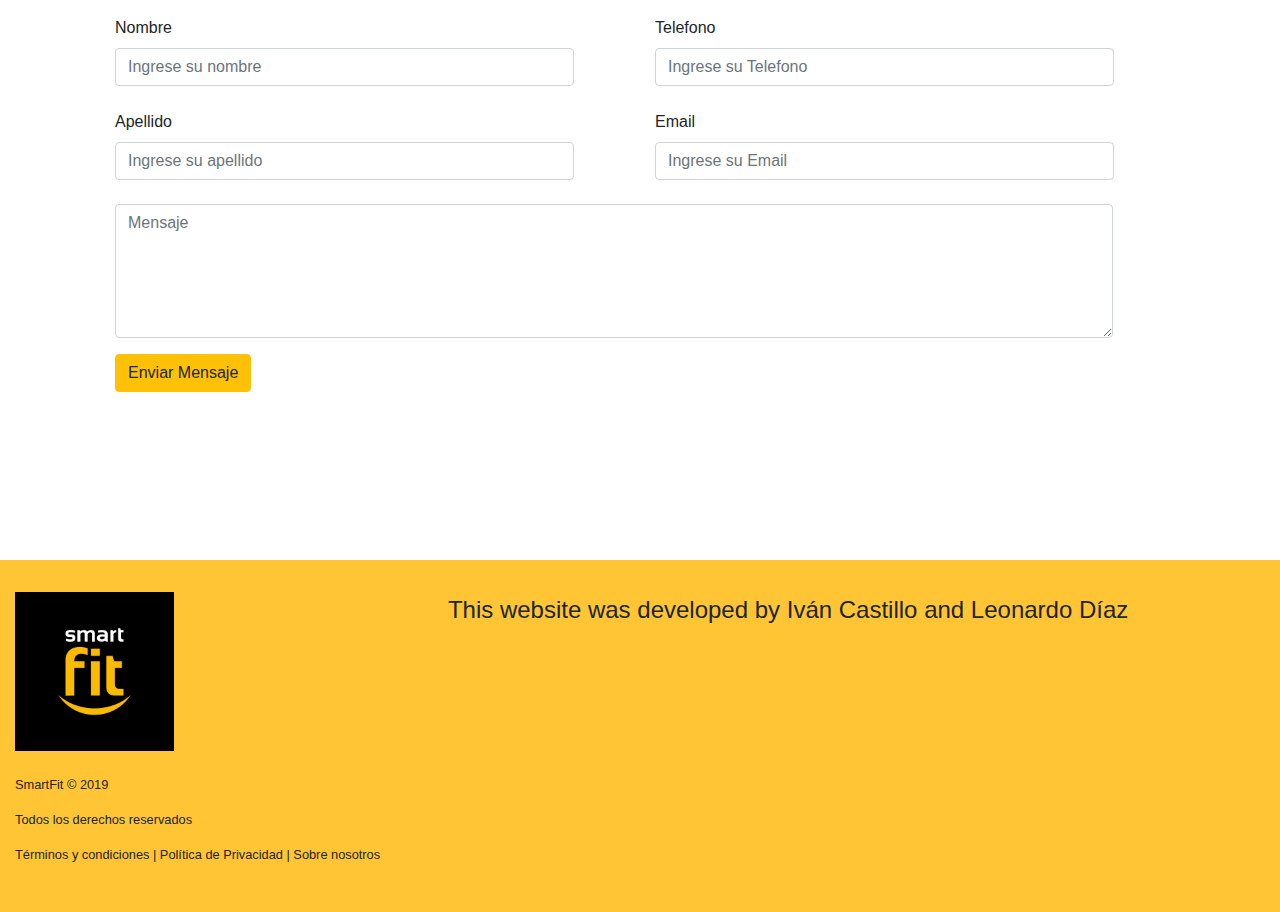
==== commit 5b781886: "format" ====
--- a/index.html
+++ b/index.html
@@ -1,420 +1,577 @@
 <!DOCTYPE html>
 <html lang="en">
+
 <head>
-    <meta charset="UTF-8">
-    <meta name="viewport" content="width=, initial-scale=1.0">
-    <meta http-equiv="X-UA-Compatible" content="ie=edge">
-    <title></title>
-    <link rel="stylesheet" href="https://stackpath.bootstrapcdn.com/bootstrap/4.3.1/css/bootstrap.min.css" integrity="sha384-ggOyR0iXCbMQv3Xipma34MD+dH/1fQ784/j6cY/iJTQUOhcWr7x9JvoRxT2MZw1T" crossorigin="anonymous">
-    <link rel="stylesheet" href="styles.css">
-    <link rel="stylesheet" href="animate.css">
+  <meta charset="UTF-8" />
+  <meta name="viewport" content="width=, initial-scale=1.0" />
+  <meta http-equiv="X-UA-Compatible" content="ie=edge" />
+  <title></title>
+  <link rel="stylesheet" href="https://stackpath.bootstrapcdn.com/bootstrap/4.3.1/css/bootstrap.min.css"
+    integrity="sha384-ggOyR0iXCbMQv3Xipma34MD+dH/1fQ784/j6cY/iJTQUOhcWr7x9JvoRxT2MZw1T" crossorigin="anonymous" />
+  <link rel="stylesheet" href="styles.css" />
+  <link rel="stylesheet" href="animate.css" />
 </head>
+
 <body>
-        <nav class="navbar navbar-expand-lg navbar-light bg-light container-fluid">
-                <a class="navbar-brand" href="#"><img src="SmartFitLogo.png" class="logo" alt=""></a>
-                <button class="navbar-toggler" type="button" data-toggle="collapse" data-target="#navbarSupportedContent" aria-controls="navbarSupportedContent" aria-expanded="false" aria-label="Toggle navigation">
-                  <span class="navbar-toggler-icon"></span>
-                </button>
-              
-                <div class="collapse navbar-collapse" id="navbarSupportedContent">
-                  <ul class="navbar-nav mr-auto">
-                    <li class="nav-item active">
-                        <a class="nav-link" href="#Home">Home <span class="sr-only">(current)</span></a>
-                    </li>
-                    <li class="nav-item">
-                        <a class="nav-link" href="#Recomendaciones">Recomendaciones</a>
-                    </li>
-                    <li class="nav-item">
-                      <a class="nav-link" href="#Beneficios">Beneficios</a>
-                    </li> 
-                    <li class="nav-item">
-                        <a class="nav-link" href="#Testimonios">Testimonios</a>
-                    </li>                     
-                    
-                    <li class="nav-item">
-                        <a class="nav-link" href="#QuienesSomos">¿Quiénes somos?</a>
-                    </li> 
-
-                    <li class="nav-item">
-                        <a class="nav-link" href="#Contacto">Contacto</a>
-                    </li> 
-                  </ul>
-                </div>
-              </nav>
-              
-              <div class="bd-example"><a name="Home" id="Home"></a>
-                    <div id="carouselExampleCaptions" class="carousel slide" data-ride="carousel">
-                      <ol class="carousel-indicators">
-                        <li data-target="#carouselExampleCaptions" data-slide-to="0" class="active"></li>
-                        <li data-target="#carouselExampleCaptions" data-slide-to="1"></li>
-                        <li data-target="#carouselExampleCaptions" data-slide-to="2"></li>
-                      </ol>
-                      <div class="carousel-inner">
-                        <div class="carousel-item active">
-                          <img src="https://www.sportlife.es/media/cache/big/upload/images/article/16342/article-falsos-mitos-running-desterrar-ser-mejor-corredor-5a5e2782141e0.jpg" class="d-block w-100" alt="...">
-                          <div class="carousel-caption d-none d-md-block border border-secondary rounded">
-                            <h4>Practicar algún deporte o actividad física</h4>
-                            <p>El deporte es una de las mejores maneras de mantenernos jóvenes y en perfectas condiciones, ya que ayuda a nuestro organismo a estar activo y a nuestros músculos a mantenerse tonificados y fuertes.</p>
-                          </div>
-                        </div>
-                        <div class="carousel-item">
-                          <img src="https://as.com/deporteyvida/imagenes/2018/11/17/portada/1542474096_217972_1542474617_noticia_normal.jpg" class="d-block w-100" alt="...">
-                          <div class="carousel-caption d-none d-md-block border border-secondary rounded">
-                            <h4>Llevar una dieta balanceada</h4>
-                            <p>Mantener una alimentación que debe ser variada. Seguir una dieta en la que estén presentes diferentes tipos de alimentos es esencial para conseguir una buena salud. Nuestro organismo está preparado para asimilar todo tipo de alimentos y todos estos alimentos nos aportarán una serie de nutrientes necesarios para conseguir una buena salud.</p>
-                          </div>
-                        </div>
-                        <div class="carousel-item">
-                          <img src="http://mundoenpositivo.com/wp-content/uploads/2019/07/dormir-bien.jpg" class="d-block w-100" alt="...">
-                          <div class="carousel-caption d-none d-md-block border border-secondary rounded">
-                            <h4>Dormir bien</h4>
-                            <p>Sentirse cansado afecta a la concentración, le desmotiva y le deja sin energía. Esto puede afectar, a su vez, a la salud mental, por lo que es importante dormir lo suficiente para sentirse descansado y sentirse capacitado para realizar las actividades cotidianas.</p>
-                          </div>
-                        </div>
-                      </div>
-                      <a class="carousel-control-prev" href="#carouselExampleCaptions" role="button" data-slide="prev">
-                        <span class="carousel-control-prev-icon" aria-hidden="true"></span>
-                        <span class="sr-only">Previous</span>
-                      </a>
-                      <a class="carousel-control-next" href="#carouselExampleCaptions" role="button" data-slide="next">
-                        <span class="carousel-control-next-icon" aria-hidden="true"></span>
-                        <span class="sr-only">Next</span>
-                      </a>
-                    </div>
-                  </div>
-
-
-    <div class="container-fluid">
-        <div class="row subtitulo">
-            <h2>Recomendaciones</h2><a name="Recomendaciones" id="Recomendaciones"></a>
-        </div>
-        <br>
-
-        <div class="row">
-            <div class="col-md-2 col-sm-6  sub-recomendaciones">
-                <h5 class="h5-subs">Cantidad de agua</h5>
-                <img class="icn-agua" src="[data-uri]" alt="">
-                <p><span class="Cantidad"> <span class="counter">3</span>  - <span class="counter">4</span> Litros</span></p>
-            </div>
-
-            <div class="col-md-2 col-sm-6 sub-recomendaciones">
-                <h5 class="h5-subs">Horas de sueño</h5>
-                <img class="icn-agua" src="https://cdn-icons-png.flaticon.com/512/3094/3094845.png" alt="">
-                <p><span class="Cantidad"><span class="counter">7</span>  - <span class="counter">9</span></span></p>
-            </div>
-
-            <div class="col-md-2 col-sm-6  sub-recomendaciones">
-                <h5 class="h5-subs">Horas de ejercicio</h5>
-                <img class="icn-ejercicio" src="https://www.pngplay.com/wp-content/uploads/12/Stopwatch-Transparent-Image.png" alt="">
-                <p><span class="Cantidad"><span class="counter">1</span>  - <span class="counter">2</span></span></p>
-            </div>
-
-            <div class="col-md-2 col-sm-6  sub-recomendaciones ">
-                <h5 class="h5-subs">Pasos</h5>
-                <img class="icn-agua" src="https://www.vhv.rs/dpng/d/462-4622972_student-running-up-steps-students-running-in-steps.png" alt="">
-                <p><span class="Cantidad counter">5000</span></p>
-            </div>
-
-        </div>
-    </div>
-
-    <br>
-    <br>
-    <br>
-
-    <div class="container-fluid">
-      <div class="row subtitulo">
-        <h2>Beneficios</h2><a name="Beneficios" id="Beneficios"></a>
-      </div>
-
+  <nav class="navbar navbar-expand-lg navbar-light bg-light container-fluid">
+    <a class="navbar-brand" href="#"><img src="SmartFitLogo.png" class="logo" alt="" /></a>
+    <button class="navbar-toggler" type="button" data-toggle="collapse" data-target="#navbarSupportedContent"
+      aria-controls="navbarSupportedContent" aria-expanded="false" aria-label="Toggle navigation">
+      <span class="navbar-toggler-icon"></span>
+    </button>
+
+    <div class="collapse navbar-collapse" id="navbarSupportedContent">
+      <ul class="navbar-nav mr-auto">
+        <li class="nav-item active">
+          <a class="nav-link" href="#Home">Home <span class="sr-only">(current)</span></a>
+        </li>
+        <li class="nav-item">
+          <a class="nav-link" href="#Recomendaciones">Recomendaciones</a>
+        </li>
+        <li class="nav-item">
+          <a class="nav-link" href="#Beneficios">Beneficios</a>
+        </li>
+        <li class="nav-item">
+          <a class="nav-link" href="#Testimonios">Testimonios</a>
+        </li>
+
+        <li class="nav-item">
+          <a class="nav-link" href="#QuienesSomos">¿Quiénes somos?</a>
+        </li>
+
+        <li class="nav-item">
+          <a class="nav-link" href="#Contacto">Contacto</a>
+        </li>
+      </ul>
+    </div>
+  </nav>
+
+  <div class="bd-example">
+    <a name="Home" id="Home"></a>
+    <div id="carouselExampleCaptions" class="carousel slide" data-ride="carousel">
+      <ol class="carousel-indicators">
+        <li data-target="#carouselExampleCaptions" data-slide-to="0" class="active"></li>
+        <li data-target="#carouselExampleCaptions" data-slide-to="1"></li>
+        <li data-target="#carouselExampleCaptions" data-slide-to="2"></li>
+      </ol>
+      <div class="carousel-inner">
+        <div class="carousel-item active">
+          <img
+            src="https://www.sportlife.es/media/cache/big/upload/images/article/16342/article-falsos-mitos-running-desterrar-ser-mejor-corredor-5a5e2782141e0.jpg"
+            class="d-block w-100" alt="..." />
+          <div class="carousel-caption d-none d-md-block border border-secondary rounded">
+            <h4>Practicar algún deporte o actividad física</h4>
+            <p>
+              El deporte es una de las mejores maneras de mantenernos jóvenes
+              y en perfectas condiciones, ya que ayuda a nuestro organismo a
+              estar activo y a nuestros músculos a mantenerse tonificados y
+              fuertes.
+            </p>
+          </div>
+        </div>
+        <div class="carousel-item">
+          <img
+            src="https://as.com/deporteyvida/imagenes/2018/11/17/portada/1542474096_217972_1542474617_noticia_normal.jpg"
+            class="d-block w-100" alt="..." />
+          <div class="carousel-caption d-none d-md-block border border-secondary rounded">
+            <h4>Llevar una dieta balanceada</h4>
+            <p>
+              Mantener una alimentación que debe ser variada. Seguir una dieta
+              en la que estén presentes diferentes tipos de alimentos es
+              esencial para conseguir una buena salud. Nuestro organismo está
+              preparado para asimilar todo tipo de alimentos y todos estos
+              alimentos nos aportarán una serie de nutrientes necesarios para
+              conseguir una buena salud.
+            </p>
+          </div>
+        </div>
+        <div class="carousel-item">
+          <img src="http://mundoenpositivo.com/wp-content/uploads/2019/07/dormir-bien.jpg" class="d-block w-100"
+            alt="..." />
+          <div class="carousel-caption d-none d-md-block border border-secondary rounded">
+            <h4>Dormir bien</h4>
+            <p>
+              Sentirse cansado afecta a la concentración, le desmotiva y le
+              deja sin energía. Esto puede afectar, a su vez, a la salud
+              mental, por lo que es importante dormir lo suficiente para
+              sentirse descansado y sentirse capacitado para realizar las
+              actividades cotidianas.
+            </p>
+          </div>
+        </div>
+      </div>
+      <a class="carousel-control-prev" href="#carouselExampleCaptions" role="button" data-slide="prev">
+        <span class="carousel-control-prev-icon" aria-hidden="true"></span>
+        <span class="sr-only">Previous</span>
+      </a>
+      <a class="carousel-control-next" href="#carouselExampleCaptions" role="button" data-slide="next">
+        <span class="carousel-control-next-icon" aria-hidden="true"></span>
+        <span class="sr-only">Next</span>
+      </a>
+    </div>
+  </div>
+
+  <div class="container-fluid">
+    <div class="row subtitulo">
+      <h2>Recomendaciones</h2>
+      <a name="Recomendaciones" id="Recomendaciones"></a>
+    </div>
+    <br />
+
+    <div class="row">
+      <div class="col-md-2 col-sm-6 sub-recomendaciones">
+        <h5 class="h5-subs">Cantidad de agua</h5>
+        <img class="icn-agua"
+          src="[data-uri]"
+          alt="" />
+        <p>
+          <span class="Cantidad">
+            <span class="counter">3</span> -
+            <span class="counter">4</span> Litros</span>
+        </p>
+      </div>
+
+      <div class="col-md-2 col-sm-6 sub-recomendaciones">
+        <h5 class="h5-subs">Horas de sueño</h5>
+        <img class="icn-agua" src="https://cdn-icons-png.flaticon.com/512/3094/3094845.png" alt="" />
+        <p>
+          <span class="Cantidad"><span class="counter">7</span> -
+            <span class="counter">9</span></span>
+        </p>
+      </div>
+
+      <div class="col-md-2 col-sm-6 sub-recomendaciones">
+        <h5 class="h5-subs">Horas de ejercicio</h5>
+        <img class="icn-ejercicio" src="https://www.pngplay.com/wp-content/uploads/12/Stopwatch-Transparent-Image.png"
+          alt="" />
+        <p>
+          <span class="Cantidad"><span class="counter">1</span> -
+            <span class="counter">2</span></span>
+        </p>
+      </div>
+
+      <div class="col-md-2 col-sm-6 sub-recomendaciones">
+        <h5 class="h5-subs">Pasos</h5>
+        <img class="icn-agua"
+          src="https://www.vhv.rs/dpng/d/462-4622972_student-running-up-steps-students-running-in-steps.png" alt="" />
+        <p><span class="Cantidad counter">5000</span></p>
+      </div>
+    </div>
+  </div>
+
+  <br />
+  <br />
+  <br />
+
+  <div class="container-fluid">
+    <div class="row subtitulo">
+      <h2>Beneficios</h2>
+      <a name="Beneficios" id="Beneficios"></a>
+    </div>
+
+    <div class="row">
       <div class="row">
-        <div class="row">
-          <div class="col-md-3 border border-secondary rounded centrar animated bounce wow " data-wow-offset="200" >
-            <img src="http://lad.fm/pics/d41a22937daed1a223c265a8d08f3cd0.jpg" width="100%" class="SinMargenes" alt="">
-            <br>
-            
-            <h4>Reduce el estrés</h4>
-            <br>
-            <p class="text-secondary">Las diferentes actividades del día a día hacen que estemos mucho más vulnerables a estresarnos. La actividad física nos va a permitir desviar la atención a las situaciones que nos afectan y nos permitirá estar más felices.</p>
-  
-            <button type="button" class="btn btn-outline-warning BotonBeneficios">Leer más</button>
-            <br>
-            <br>
-          </div>
-  
-          <div class="col-md-3 border border-secondary rounded centrar animated bounce wow" data-wow-offset="200" >
-            <img src="https://selecciones.com.mx/wp-content/uploads/2016/09/tips-para-dormir-rapido.jpg" width="100%" class="SinMargenes" alt="">
-            <br>
-            
-            <h4>Mejorar el sueño</h4>
-            <br>
-            <p class="text-secondary">Realizar ejercicio permite que se eleve la temperatura del tronco del cuerpo. Cuando baja, la sensación de relajación puede aparecer y hacer el sueño más placenero. Esto puede ser de gran ayuda para las personas que tienen problemas de insomnio.</p>
-  
-            <button type="button" class="btn btn-outline-warning BotonBeneficios">Leer más</button>
-            <br>
-            <br>
-          </div>
-  
-          <div class="col-md-3 border border-secondary rounded centrar animated bounce wow" data-wow-offset="200" >
-            <img src="https://bedazzling.es/blog/wp-content/uploads/2022/05/CONOCER-GENTE-EN-EL-GYM-1-1024x624.jpg" width="100%" class="SinMargenes" alt="">
-            <br>
-            
-            <h4>Conocer personas nuevas</h4>
-            <br>
-            <p class="text-secondary">Al interactuar con otras personas en actividades similares, nuestra rutina puede ser mucho mejor, en el sentido en que tenemos personas con intereses similares alrededor para conocer. Además, es una manera de distraerse de lo cotidiano.</p>
-  
-            <button type="button" class="btn btn-outline-warning BotonBeneficios">Leer más</button>
-            <br>
-            <br>
-          </div>
-          
-          
-  
-  
-        </div>
-
-        <br><br>
-
-        <div class="row">
-          <div class="col-md-3 border border-secondary rounded centrar animated bounce wow " >
-            <img src="https://i.blogs.es/6dcd84/istock-614251716-2-/450_1000.jpg" width="100%" class="SinMargenes" alt="">
-            <br>
-            
-            <h4>Mejoras en el peso</h4>
-            <br>
-            <p class="text-secondary">La obesidad es una preocupación a nivel mundial, por eso, hacer ejercicio y tener una buena alimentación le ayudará a mantener un peso ideal dependiendo de sus necesidades. De esta manera, es más fácil llevar un registro en nuestra balanza y mantenernos con el peso óptimo y, de esa manera, vernos mucho mejor.</p>
-  
-            <button type="button" class="btn btn-outline-warning BotonBeneficios">Leer más</button>
-            <br>
-            <br>
-          </div>
-  
-          <div class="col-md-3 border border-secondary rounded centrar animated bounce wow">
-            <img src="https://as.com/deporteyvida/imagenes/2019/04/09/portada/1554802910_196821_1554803056_noticia_normal.jpg" width="100%" class="SinMargenes" alt="">
-            <br>
-            
-            <h4>Mejorar nuestra postura</h4>
-            <br>
-            <p class="text-secondary">Al realizar ejercicios tomamos conciencia de nuestra postura, entre más actividad realizamos corregimos considerablemente nuestra postura. De manera que conseguimos evitar y mitigar los daños de tener una mala postura. También ayuda a la gente con problemas de este tipo, por ejemplo, personas con el síndrome de hombros caídos.</p>
-  
-            <button type="button" class="btn btn-outline-warning BotonBeneficios">Leer más</button>
-            <br>
-            <br>
-          </div>
-  
-          <div class="col-md-3 border border-secondary rounded centrar animated bounce wow">
-            <img src="https://assets.iprofesional.com/assets/jpg/2019/04/476429.jpg?5.0.0" width="100%" class="SinMargenes" alt="">
-            <br>
-            
-            <h4>Sentirse feliz</h4>
-            <br>
-            <p class="text-secondary">Es indudable que cuando estamos activas, nos sentimos con mayor capacidad y mucho más positivas. Esto sucede por la liberación de endorfinas que nuestro cuerpo produce al estar realizando alguna acción o deporte. Esto, acompañado de una gran mejora en la autoestima, nos permite llevar un estilo de vida sano emocionalmente.</p>
-  
-            <button type="button" class="btn btn-outline-warning BotonBeneficios">Leer más</button>
-            <br>
-            <br>
-          </div>
-        </div>
-      </div>
-
-      
-      
-
-
-    </div> 
-
-    <br>
-    <br>
-    <br>
-
-    <div class="container-fluid">
-      <div class="row subtitulo">
-        <h2>Testimonios</h2><a name="Testimonios" id="Testimonios"></a>
-      </div>
-
-      <br>
+        <div class="col-md-3 border border-secondary rounded centrar animated bounce wow" data-wow-offset="200">
+          <img src="http://lad.fm/pics/d41a22937daed1a223c265a8d08f3cd0.jpg" width="100%" class="SinMargenes" alt="" />
+          <br />
+
+          <h4>Reduce el estrés</h4>
+          <br />
+          <p class="text-secondary">
+            Las diferentes actividades del día a día hacen que estemos mucho
+            más vulnerables a estresarnos. La actividad física nos va a
+            permitir desviar la atención a las situaciones que nos afectan y
+            nos permitirá estar más felices.
+          </p>
+
+          <button type="button" class="btn btn-outline-warning BotonBeneficios">
+            Leer más
+          </button>
+          <br />
+          <br />
+        </div>
+
+        <div class="col-md-3 border border-secondary rounded centrar animated bounce wow" data-wow-offset="200">
+          <img src="https://selecciones.com.mx/wp-content/uploads/2016/09/tips-para-dormir-rapido.jpg" width="100%"
+            class="SinMargenes" alt="" />
+          <br />
+
+          <h4>Mejorar el sueño</h4>
+          <br />
+          <p class="text-secondary">
+            Realizar ejercicio permite que se eleve la temperatura del tronco
+            del cuerpo. Cuando baja, la sensación de relajación puede aparecer
+            y hacer el sueño más placenero. Esto puede ser de gran ayuda para
+            las personas que tienen problemas de insomnio.
+          </p>
+
+          <button type="button" class="btn btn-outline-warning BotonBeneficios">
+            Leer más
+          </button>
+          <br />
+          <br />
+        </div>
+
+        <div class="col-md-3 border border-secondary rounded centrar animated bounce wow" data-wow-offset="200">
+          <img src="https://bedazzling.es/blog/wp-content/uploads/2022/05/CONOCER-GENTE-EN-EL-GYM-1-1024x624.jpg"
+            width="100%" class="SinMargenes" alt="" />
+          <br />
+
+          <h4>Conocer personas nuevas</h4>
+          <br />
+          <p class="text-secondary">
+            Al interactuar con otras personas en actividades similares,
+            nuestra rutina puede ser mucho mejor, en el sentido en que tenemos
+            personas con intereses similares alrededor para conocer. Además,
+            es una manera de distraerse de lo cotidiano.
+          </p>
+
+          <button type="button" class="btn btn-outline-warning BotonBeneficios">
+            Leer más
+          </button>
+          <br />
+          <br />
+        </div>
+      </div>
+
+      <br /><br />
 
       <div class="row">
-        <div class="row wow bounceInLeft">
-            <div class="col-2 MargenIzquierda">
-                <img src="https://www.vanguardia.com/binrepository/716x477/0c0/0d0/none/12204/IHNO/16galerxxx001_big_tp_VL200308_MG20508573.jpg" class="rounded" width="100%" alt="">
-              </div>
-      
-              <div class="col-8 MargenDerecha">
-                <p class="text-muted"> <em>"Gracias a estos conejos ha cambiado completamente mi estilo de vida. Trabajo todo el día sentada y, al seguir estos consejos, he logrado sentirme más en forma y más segura de mi cuerpo" </em> <br> - Masha Rostova</p>
-              </div>
-
-        </div>
-
-        <br><br><br>
-
-        <div class="row wow bounceInLeft">
-            <div class="col-2 MargenIzquierda">
-                <img src="https://e00-elmundo.uecdn.es/assets/multimedia/imagenes/2017/07/06/14993554426583.jpg" class="rounded ImagenDerecha" width="80%"  alt="">
-              </div>
-      
-              <div class="col-8 MargenDerecha">
-                <p class="text-muted"> <em>"Ya estamos mayores y hace poco nos pensionamos, estos consejos nos han mantenido sanos y han mitigado en gran parte el deterioro que sufre nuestro cuerpo con la vejez. Nos sentimos mucho más jóvenes y tenemos más energía que cualquiera de nuestra edad" </em> <br> - Señor y señora Grullón</p>
-              </div>
-
-        </div>
-
-        <br><br><br>
-        
-        <div class="row wow bounceInLeft">
-            <div class="col-2 MargenIzquierda">
-                <img src="https://www.basic-fit.com/dw/image/v2/BDFP_PRD/on/demandware.static/-/Library-Sites-basic-fit-shared-library/default/dw77102969/1280x720_blog_make_fitness_a_basic.jpg?sw=968g" width="100%" class="rounded" alt="">
-              </div>
-      
-              <div class="col-8 MargenDerecha">
-                <p class="text-muted"> <em>"Hace dos meses descubrí esta página y sigo sus consejos desde entonces. Empecé a ir al gimnasio y siento que esto se ha vuelto parte de mi vida, es una gran mejora a mi estilo de vida" </em> <br> - Steven Rosario</p>
-              </div>
-
-        </div>
-
-        <br><br><br>
-        
-        
-
-        <div class="row wow bounceInLeft">
-            <div class="col-2 MargenIzquierda">
-                <img src="https://vidafull.mx/modules/ybc_blog/views/img/category/fitness-principal.jpg" width="100%" alt="">
-              </div>
-
-              <div class="col-8 MargenDerecha">
-                <p class="text-muted"> <em>"Esta página me inspiró a venir al gimnasio y cambiar un poco la rutina. Me he topado con mucha gente con estos intereses con los cuáles hablo y, mientras hacemos ejercicio, hablamos y botamos el estrés del día a día en este ambiente. Mi alimentación es mucho más sana gracias a estos consejos y me siento mejor que nunca." </em> <br> - Erika Muñoz</p>
-              </div>
-
-        </div>
-
-
-
-        <br>
-
-
-      </div>
-
-    </div>
-
-
-    <br>
-    <br>
-    <br>
-    <a name="QuienesSomos" id="QuienesSomos"></a>
-    <div class="container-fluid QuienesSomos"> 
-      <div class="row RowQS">
-        <h2 class="wow zoomIn"><img src="http://www.grupolifoco.com.mx/nuevo2/images/Icono-Secc-1-QUIENES-SOMOS.png" width="4%" alt=""> ¿Quiénes Somos?</h2>
-      </div>
-
-      <div class="row FilaQS">
-        <div class="col-md-4 ColumnaQS">
-          <h3 class="wow jackInTheBox"> <img src="https://cdn.icon-icons.com/icons2/1369/PNG/512/-description_90717.png" width="8%" alt=""> Descripción</h3>
-          <h4 class="txtQS wow bounceInUp">Inaugurada en 2009, Smart Fit fue creada con el propósito de democratizar el acceso a la práctica de actividad física de alto nivel, con planes accesibles y adhesión facilitada. Somos una empresa dedicada a dar consejos para mejorar el estilo de vida de nuestros lectores. Tenemos servicios de personal training, consejos personalizados y muchas facilidades para lograr que los curiosos de internet y las personas que muestran curiosidad por estos temas se sienta atraído por los beneficios que otorgan poner en práctica nuestros consejos y recomendaciones.</h4>
-        </div>
-
-        <div class="col-md-4 ColumnaQS">
-          <h3 class="wow jackInTheBox"> <img src="https://image.flaticon.com/icons/png/512/1628/1628579.png" width="8%" alt=""> Misión</h3>
-          <h4 class="txtQS wow bounceInUp">Contribuir al desarrollo integral de los clientes mediante el diseño y la aplicación de un conjunto de servicios que fortalezcan la salud física y mental.
-
-              Ayudar a nuestros socios a crear y mantener una excelente condición física a través de la nutrición y programas de entrenamiento.
-              
-              Inculcar en niños, jóvenes y adultos, el valor de la salud y el ejercicio.
-              
-              Mejorar la calidad de vida de las comunidades a través de la filosofía del ejercicio, programas y productos de nutrición.
-              
-              Participar proactivamente en el bienestar de las personas en su entorno social y laboral.
-              
-              Brindar un servicio único y facilitar las herramientas del éxito.</h4>
-        </div>
-
-        <div class="col-md-4 ColumnaQS">
-          <h3 class="wow jackInTheBox"> <img src="https://cdn.pixabay.com/photo/2016/12/18/11/04/eye-1915454_960_720.png" width="10%" alt=""> Visión</h3>
-          <h4 class="txtQS wow bounceInUp">Ser un una empresa líder en el fomento de buenas prácticas que mejoren la vida de nuestros clientes y lectores, brindando calidad y bienestar a nuestros miembros, generando valor humano y profesional a nuestra empresa.
-
-              Ser la mejor opción deportiva mundialmente, por la excelencia en los servicios, potenciando los procesos de servicio al cliente y la atención personalizada.
-              
-              Ofrecer un ambiente ameno, accesible, práctico y estimulante, en el que todo socio pueda expresar su competencia física, mental y espiritual.
-              
-              Optimizar los objetivos de captación y retención de socios, garantizando calidad y resultados tangibles.</h4>
-         </div>
-        <br><br><br><br><br><br>
-        
-
-      </div>
-    </div>
-
-    <div class="container-fluid">
-      <div class="row Contacto">
-        <h2>Contáctanos</h2><a name="Contacto" id="Contacto"></a>
-        <h5>Si tienes alguna duda acerca de nuestros planes, necesitas consejo o cualquier tipo de información, rellena el formulario de debajo</h5>
-        </div>
-
-        <div class="row formulario">
-            <div class="col-md-6">
-              <label for="Nombre">Nombre</label>
-              <input type="text" id="Nombre" placeholder="Ingrese su nombre" class="form-control">
-              <br>
-              <label for="Apellido">Apellido</label>
-              <input type="text" id="Apellido" placeholder="Ingrese su apellido" class="form-control"> 
-            </div>
-
-            <div class="col-md-6">
-              <label for="Telefono">Telefono</label>
-              <input type="text" id="Telefono" placeholder="Ingrese su Telefono" class="form-control">
-              <br>
-             <label for="Apellido">Email</label>
-              <input type="text" id="Email" placeholder="Ingrese su Email" class="form-control"> 
-          </div>
-          
-       </div>
-       <br>
-       <div class="row msj formulario">
-          <textarea class="form-control" placeholder="Mensaje" cols="100" rows="5"></textarea>
-
-          <input type="submit" name="Enviar" value="Enviar Mensaje" class="btn btn-warning">
-       </div>
-       <br><br><br><br><br><br><br>
-
-    </div>
-    
-
-    <footer class="container-fluid">
-      <div class="row">
-        <div class="col-md-4">
-            <img src="LogoNegro.png" width="40%" alt="">
-            <br>
-            <br>
-
-            <p class="text-footer">SmartFit © 2019</p>
-            <p class="text-footer">Todos los derechos reservados</p>
-            <p class="text-footer">Términos y condiciones | Política de Privacidad | Sobre nosotros </p>
-        </div>
-        
-        <div class="col-md-8">
-          <p class="text-footer-big"><img src="https://image.flaticon.com/icons/svg/74/74717.svg" width="4%" alt=""> This website was developed by Iván Castillo and Leonardo Díaz</p>
-
-          <a href="www.linkedin.com/in/iván-manuel-castillo-soriano-302771186"><img src="https://image.flaticon.com/icons/png/512/61/61109.png" width="5%" alt="" class="imgfooter linkedin"></a>
-
-          <a href="https://github.com/ManuxGT"><img src="https://cdn.icon-icons.com/icons2/910/PNG/512/github-2_icon-icons.com_71185.png" width="6%" alt="" class="imgfooter"></a>
-          
-          <a href="https://www.instagram.com/isrmanux/"><img src="https://cdn.icon-icons.com/icons2/791/PNG/512/instagram_f_icon-icons.com_65485.png" width="6%" alt="" class="imgfooter"></a>
-          
-        </div>
-      </div>
-    </footer>
-    <script src="https://cdnjs.cloudflare.com/ajax/libs/wow/1.1.2/wow.js"></script>
-    <script src="https://cdnjs.cloudflare.com/ajax/libs/wow/1.1.2/wow.min.js"></script>
-    <script>
-      new WOW().init();
-    </script>
-    <script src="https://code.jquery.com/jquery-3.3.1.slim.min.js" integrity="sha384-q8i/X+965DzO0rT7abK41JStQIAqVgRVzpbzo5smXKp4YfRvH+8abtTE1Pi6jizo" crossorigin="anonymous"></script>
-    <script src="https://cdnjs.cloudflare.com/ajax/libs/popper.js/1.14.7/umd/popper.min.js" integrity="sha384-UO2eT0CpHqdSJQ6hJty5KVphtPhzWj9WO1clHTMGa3JDZwrnQq4sF86dIHNDz0W1" crossorigin="anonymous"></script>
-    <script src="https://stackpath.bootstrapcdn.com/bootstrap/4.3.1/js/bootstrap.min.js" integrity="sha384-JjSmVgyd0p3pXB1rRibZUAYoIIy6OrQ6VrjIEaFf/nJGzIxFDsf4x0xIM+B07jRM" crossorigin="anonymous"></script>
-    <script src="https://ajax.googleapis.com/ajax/libs/jquery/3.4.1/jquery.min.js"></script>
-    <script src="https://ajax.googleapis.com/ajax/libs/jquery/3.3.1/jquery.min.js"></script>
-    <script src="jquery.waypoints.min.js"></script>
-    <script src="jquery.counterup.min.js"></script>
-    <script src="script.js"></script>
-    
-  </body>
+        <div class="col-md-3 border border-secondary rounded centrar animated bounce wow">
+          <img src="https://i.blogs.es/6dcd84/istock-614251716-2-/450_1000.jpg" width="100%" class="SinMargenes"
+            alt="" />
+          <br />
+
+          <h4>Mejoras en el peso</h4>
+          <br />
+          <p class="text-secondary">
+            La obesidad es una preocupación a nivel mundial, por eso, hacer
+            ejercicio y tener una buena alimentación le ayudará a mantener un
+            peso ideal dependiendo de sus necesidades. De esta manera, es más
+            fácil llevar un registro en nuestra balanza y mantenernos con el
+            peso óptimo y, de esa manera, vernos mucho mejor.
+          </p>
+
+          <button type="button" class="btn btn-outline-warning BotonBeneficios">
+            Leer más
+          </button>
+          <br />
+          <br />
+        </div>
+
+        <div class="col-md-3 border border-secondary rounded centrar animated bounce wow">
+          <img
+            src="https://as.com/deporteyvida/imagenes/2019/04/09/portada/1554802910_196821_1554803056_noticia_normal.jpg"
+            width="100%" class="SinMargenes" alt="" />
+          <br />
+
+          <h4>Mejorar nuestra postura</h4>
+          <br />
+          <p class="text-secondary">
+            Al realizar ejercicios tomamos conciencia de nuestra postura,
+            entre más actividad realizamos corregimos considerablemente
+            nuestra postura. De manera que conseguimos evitar y mitigar los
+            daños de tener una mala postura. También ayuda a la gente con
+            problemas de este tipo, por ejemplo, personas con el síndrome de
+            hombros caídos.
+          </p>
+
+          <button type="button" class="btn btn-outline-warning BotonBeneficios">
+            Leer más
+          </button>
+          <br />
+          <br />
+        </div>
+
+        <div class="col-md-3 border border-secondary rounded centrar animated bounce wow">
+          <img src="https://assets.iprofesional.com/assets/jpg/2019/04/476429.jpg?5.0.0" width="100%"
+            class="SinMargenes" alt="" />
+          <br />
+
+          <h4>Sentirse feliz</h4>
+          <br />
+          <p class="text-secondary">
+            Es indudable que cuando estamos activas, nos sentimos con mayor
+            capacidad y mucho más positivas. Esto sucede por la liberación de
+            endorfinas que nuestro cuerpo produce al estar realizando alguna
+            acción o deporte. Esto, acompañado de una gran mejora en la
+            autoestima, nos permite llevar un estilo de vida sano
+            emocionalmente.
+          </p>
+
+          <button type="button" class="btn btn-outline-warning BotonBeneficios">
+            Leer más
+          </button>
+          <br />
+          <br />
+        </div>
+      </div>
+    </div>
+  </div>
+
+  <br />
+  <br />
+  <br />
+
+  <div class="container-fluid">
+    <div class="row subtitulo">
+      <h2>Testimonios</h2>
+      <a name="Testimonios" id="Testimonios"></a>
+    </div>
+
+    <br />
+
+    <div class="row">
+      <div class="row wow bounceInLeft">
+        <div class="col-2 MargenIzquierda">
+          <img
+            src="https://www.vanguardia.com/binrepository/716x477/0c0/0d0/none/12204/IHNO/16galerxxx001_big_tp_VL200308_MG20508573.jpg"
+            class="rounded" width="100%" alt="" />
+        </div>
+
+        <div class="col-8 MargenDerecha">
+          <p class="text-muted">
+            <em>"Gracias a estos conejos ha cambiado completamente mi estilo de
+              vida. Trabajo todo el día sentada y, al seguir estos consejos,
+              he logrado sentirme más en forma y más segura de mi cuerpo"
+            </em>
+            <br />
+            - Masha Rostova
+          </p>
+        </div>
+      </div>
+
+      <br /><br /><br />
+
+      <div class="row wow bounceInLeft">
+        <div class="col-2 MargenIzquierda">
+          <img src="https://e00-elmundo.uecdn.es/assets/multimedia/imagenes/2017/07/06/14993554426583.jpg"
+            class="rounded ImagenDerecha" width="80%" alt="" />
+        </div>
+
+        <div class="col-8 MargenDerecha">
+          <p class="text-muted">
+            <em>"Ya estamos mayores y hace poco nos pensionamos, estos consejos
+              nos han mantenido sanos y han mitigado en gran parte el
+              deterioro que sufre nuestro cuerpo con la vejez. Nos sentimos
+              mucho más jóvenes y tenemos más energía que cualquiera de
+              nuestra edad"
+            </em>
+            <br />
+            - Señor y señora Grullón
+          </p>
+        </div>
+      </div>
+
+      <br /><br /><br />
+
+      <div class="row wow bounceInLeft">
+        <div class="col-2 MargenIzquierda">
+          <img
+            src="https://www.basic-fit.com/dw/image/v2/BDFP_PRD/on/demandware.static/-/Library-Sites-basic-fit-shared-library/default/dw77102969/1280x720_blog_make_fitness_a_basic.jpg?sw=968g"
+            width="100%" class="rounded" alt="" />
+        </div>
+
+        <div class="col-8 MargenDerecha">
+          <p class="text-muted">
+            <em>"Hace dos meses descubrí esta página y sigo sus consejos desde
+              entonces. Empecé a ir al gimnasio y siento que esto se ha vuelto
+              parte de mi vida, es una gran mejora a mi estilo de vida"
+            </em>
+            <br />
+            - Steven Rosario
+          </p>
+        </div>
+      </div>
+
+      <br /><br /><br />
+
+      <div class="row wow bounceInLeft">
+        <div class="col-2 MargenIzquierda">
+          <img src="https://vidafull.mx/modules/ybc_blog/views/img/category/fitness-principal.jpg" width="100%"
+            alt="" />
+        </div>
+
+        <div class="col-8 MargenDerecha">
+          <p class="text-muted">
+            <em>"Esta página me inspiró a venir al gimnasio y cambiar un poco
+              la rutina. Me he topado con mucha gente con estos intereses con
+              los cuáles hablo y, mientras hacemos ejercicio, hablamos y
+              botamos el estrés del día a día en este ambiente. Mi
+              alimentación es mucho más sana gracias a estos consejos y me
+              siento mejor que nunca."
+            </em>
+            <br />
+            - Erika Muñoz
+          </p>
+        </div>
+      </div>
+
+      <br />
+    </div>
+  </div>
+
+  <br />
+  <br />
+  <br />
+  <a name="QuienesSomos" id="QuienesSomos"></a>
+  <div class="container-fluid QuienesSomos">
+    <div class="row RowQS">
+      <h2 class="wow zoomIn">
+        <img src="http://www.grupolifoco.com.mx/nuevo2/images/Icono-Secc-1-QUIENES-SOMOS.png" width="4%" alt="" />
+        ¿Quiénes Somos?
+      </h2>
+    </div>
+
+    <div class="row FilaQS">
+      <div class="col-md-4 ColumnaQS">
+        <h3 class="wow jackInTheBox">
+          <img src="https://cdn.icon-icons.com/icons2/1369/PNG/512/-description_90717.png" width="8%" alt="" />
+          Descripción
+        </h3>
+        <h4 class="txtQS wow bounceInUp">
+          Inaugurada en 2009, Smart Fit fue creada con el propósito de
+          democratizar el acceso a la práctica de actividad física de alto
+          nivel, con planes accesibles y adhesión facilitada. Somos una
+          empresa dedicada a dar consejos para mejorar el estilo de vida de
+          nuestros lectores. Tenemos servicios de personal training, consejos
+          personalizados y muchas facilidades para lograr que los curiosos de
+          internet y las personas que muestran curiosidad por estos temas se
+          sienta atraído por los beneficios que otorgan poner en práctica
+          nuestros consejos y recomendaciones.
+        </h4>
+      </div>
+
+      <div class="col-md-4 ColumnaQS">
+        <h3 class="wow jackInTheBox">
+          <img src="https://image.flaticon.com/icons/png/512/1628/1628579.png" width="8%" alt="" />
+          Misión
+        </h3>
+        <h4 class="txtQS wow bounceInUp">
+          Contribuir al desarrollo integral de los clientes mediante el diseño
+          y la aplicación de un conjunto de servicios que fortalezcan la salud
+          física y mental. Ayudar a nuestros socios a crear y mantener una
+          excelente condición física a través de la nutrición y programas de
+          entrenamiento. Inculcar en niños, jóvenes y adultos, el valor de la
+          salud y el ejercicio. Mejorar la calidad de vida de las comunidades
+          a través de la filosofía del ejercicio, programas y productos de
+          nutrición. Participar proactivamente en el bienestar de las personas
+          en su entorno social y laboral. Brindar un servicio único y
+          facilitar las herramientas del éxito.
+        </h4>
+      </div>
+
+      <div class="col-md-4 ColumnaQS">
+        <h3 class="wow jackInTheBox">
+          <img src="https://cdn.pixabay.com/photo/2016/12/18/11/04/eye-1915454_960_720.png" width="10%" alt="" />
+          Visión
+        </h3>
+        <h4 class="txtQS wow bounceInUp">
+          Ser un una empresa líder en el fomento de buenas prácticas que
+          mejoren la vida de nuestros clientes y lectores, brindando calidad y
+          bienestar a nuestros miembros, generando valor humano y profesional
+          a nuestra empresa. Ser la mejor opción deportiva mundialmente, por
+          la excelencia en los servicios, potenciando los procesos de servicio
+          al cliente y la atención personalizada. Ofrecer un ambiente ameno,
+          accesible, práctico y estimulante, en el que todo socio pueda
+          expresar su competencia física, mental y espiritual. Optimizar los
+          objetivos de captación y retención de socios, garantizando calidad y
+          resultados tangibles.
+        </h4>
+      </div>
+      <br /><br /><br /><br /><br /><br />
+    </div>
+  </div>
+
+  <div class="container-fluid">
+    <div class="row Contacto">
+      <h2>Contáctanos</h2>
+      <a name="Contacto" id="Contacto"></a>
+      <h5>
+        Si tienes alguna duda acerca de nuestros planes, necesitas consejo o
+        cualquier tipo de información, rellena el formulario de debajo
+      </h5>
+    </div>
+
+    <div class="row formulario">
+      <div class="col-md-6">
+        <label for="Nombre">Nombre</label>
+        <input type="text" id="Nombre" placeholder="Ingrese su nombre" class="form-control" />
+        <br />
+        <label for="Apellido">Apellido</label>
+        <input type="text" id="Apellido" placeholder="Ingrese su apellido" class="form-control" />
+      </div>
+
+      <div class="col-md-6">
+        <label for="Telefono">Telefono</label>
+        <input type="text" id="Telefono" placeholder="Ingrese su Telefono" class="form-control" />
+        <br />
+        <label for="Apellido">Email</label>
+        <input type="text" id="Email" placeholder="Ingrese su Email" class="form-control" />
+      </div>
+    </div>
+    <br />
+    <div class="row msj formulario">
+      <textarea class="form-control" placeholder="Mensaje" cols="100" rows="5"></textarea>
+
+      <input type="submit" name="Enviar" value="Enviar Mensaje" class="btn btn-warning" />
+    </div>
+    <br /><br /><br /><br /><br /><br /><br />
+  </div>
+
+  <footer class="container-fluid">
+    <div class="row">
+      <div class="col-md-4">
+        <img src="LogoNegro.png" width="40%" alt="" />
+        <br />
+        <br />
+
+        <p class="text-footer">SmartFit © 2019</p>
+        <p class="text-footer">Todos los derechos reservados</p>
+        <p class="text-footer">
+          Términos y condiciones | Política de Privacidad | Sobre nosotros
+        </p>
+      </div>
+
+      <div class="col-md-8">
+        <p class="text-footer-big">
+          <img src="https://image.flaticon.com/icons/svg/74/74717.svg" width="4%" alt="" />
+          This website was developed by Iván Castillo and Leonardo Díaz
+        </p>
+
+        <a href="www.linkedin.com/in/iván-manuel-castillo-soriano-302771186"><img
+            src="https://image.flaticon.com/icons/png/512/61/61109.png" width="5%" alt=""
+            class="imgfooter linkedin" /></a>
+
+        <a href="https://github.com/ManuxGT"><img
+            src="https://cdn.icon-icons.com/icons2/910/PNG/512/github-2_icon-icons.com_71185.png" width="6%" alt=""
+            class="imgfooter" /></a>
+
+        <a href="https://www.instagram.com/isrmanux/"><img
+            src="https://cdn.icon-icons.com/icons2/791/PNG/512/instagram_f_icon-icons.com_65485.png" width="6%" alt=""
+            class="imgfooter" /></a>
+      </div>
+    </div>
+  </footer>
+  <script src="https://cdnjs.cloudflare.com/ajax/libs/wow/1.1.2/wow.js"></script>
+  <script src="https://cdnjs.cloudflare.com/ajax/libs/wow/1.1.2/wow.min.js"></script>
+  <script>
+    new WOW().init();
+  </script>
+  <script src="https://code.jquery.com/jquery-3.3.1.slim.min.js"
+    integrity="sha384-q8i/X+965DzO0rT7abK41JStQIAqVgRVzpbzo5smXKp4YfRvH+8abtTE1Pi6jizo"
+    crossorigin="anonymous"></script>
+  <script src="https://cdnjs.cloudflare.com/ajax/libs/popper.js/1.14.7/umd/popper.min.js"
+    integrity="sha384-UO2eT0CpHqdSJQ6hJty5KVphtPhzWj9WO1clHTMGa3JDZwrnQq4sF86dIHNDz0W1"
+    crossorigin="anonymous"></script>
+  <script src="https://stackpath.bootstrapcdn.com/bootstrap/4.3.1/js/bootstrap.min.js"
+    integrity="sha384-JjSmVgyd0p3pXB1rRibZUAYoIIy6OrQ6VrjIEaFf/nJGzIxFDsf4x0xIM+B07jRM"
+    crossorigin="anonymous"></script>
+  <script src="https://ajax.googleapis.com/ajax/libs/jquery/3.4.1/jquery.min.js"></script>
+  <script src="https://ajax.googleapis.com/ajax/libs/jquery/3.3.1/jquery.min.js"></script>
+  <script src="jquery.waypoints.min.js"></script>
+  <script src="jquery.counterup.min.js"></script>
+  <script src="script.js"></script>
+</body>
+
 </html>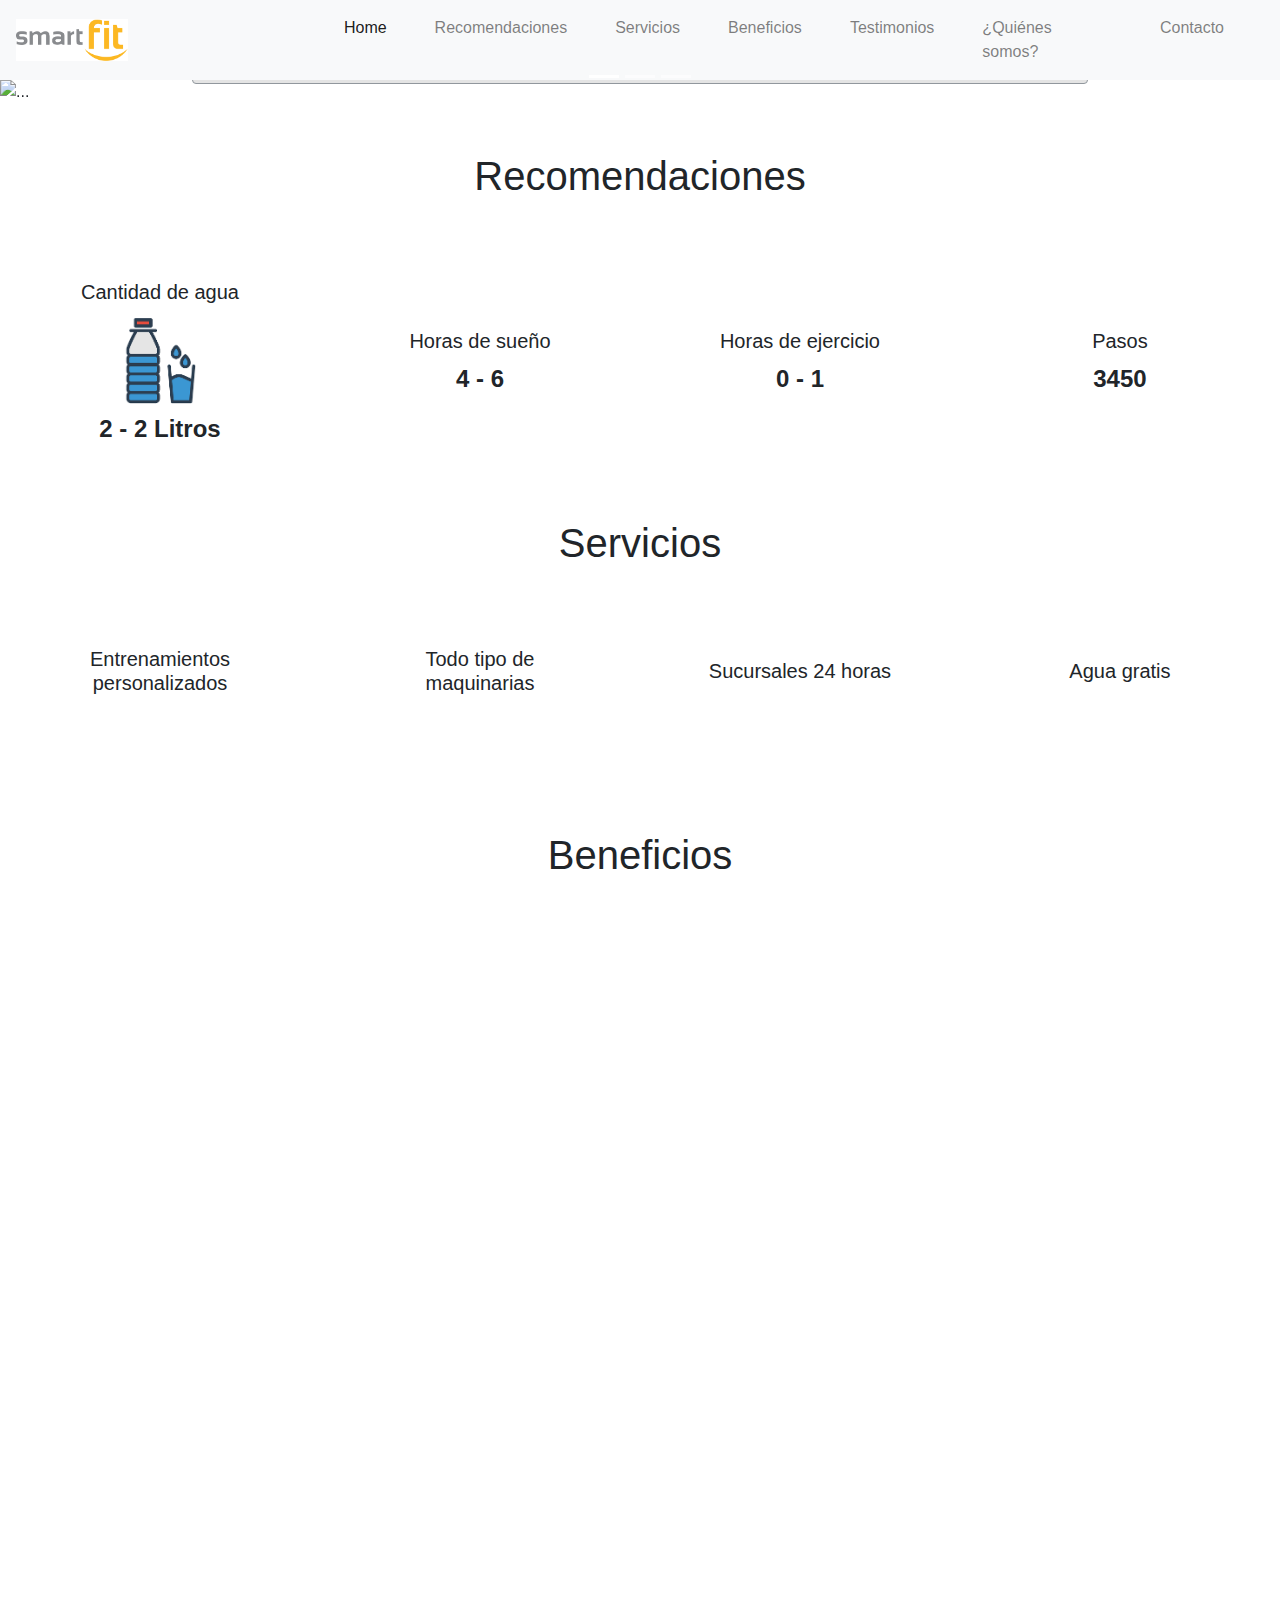
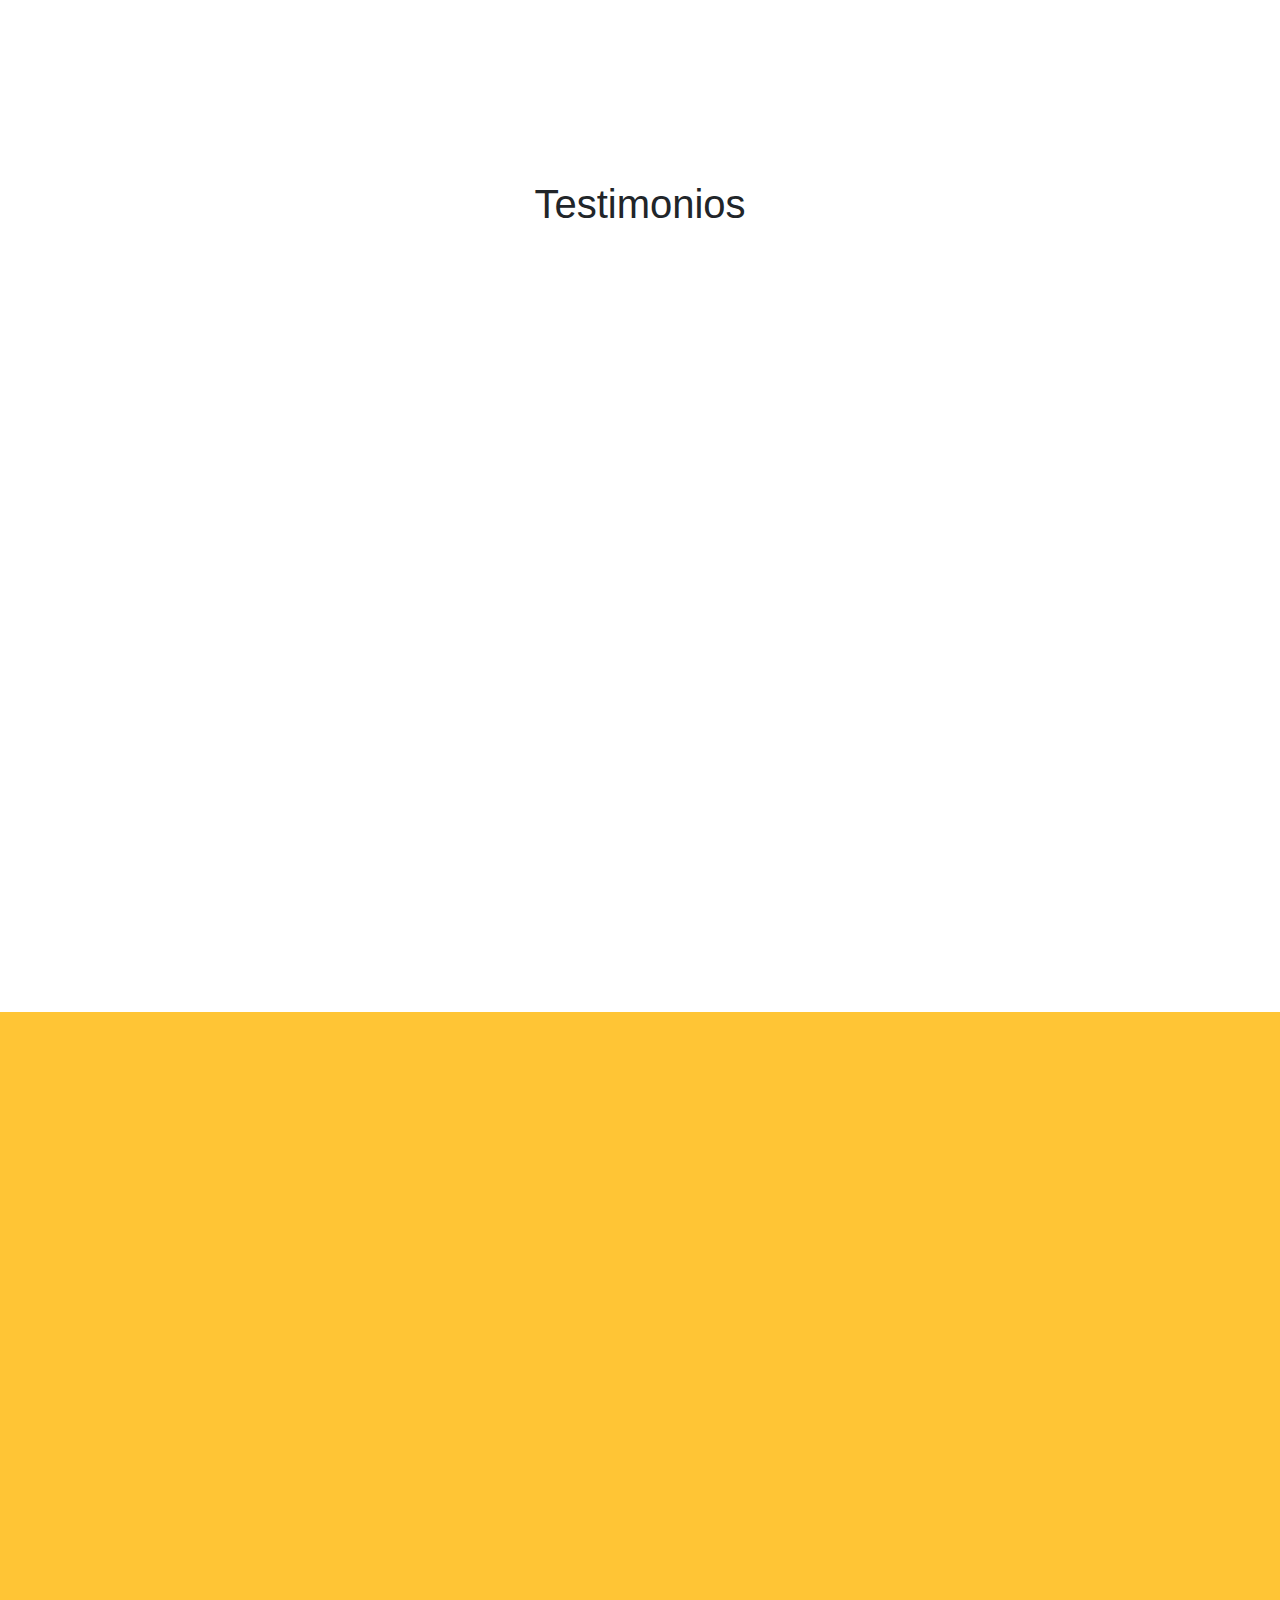
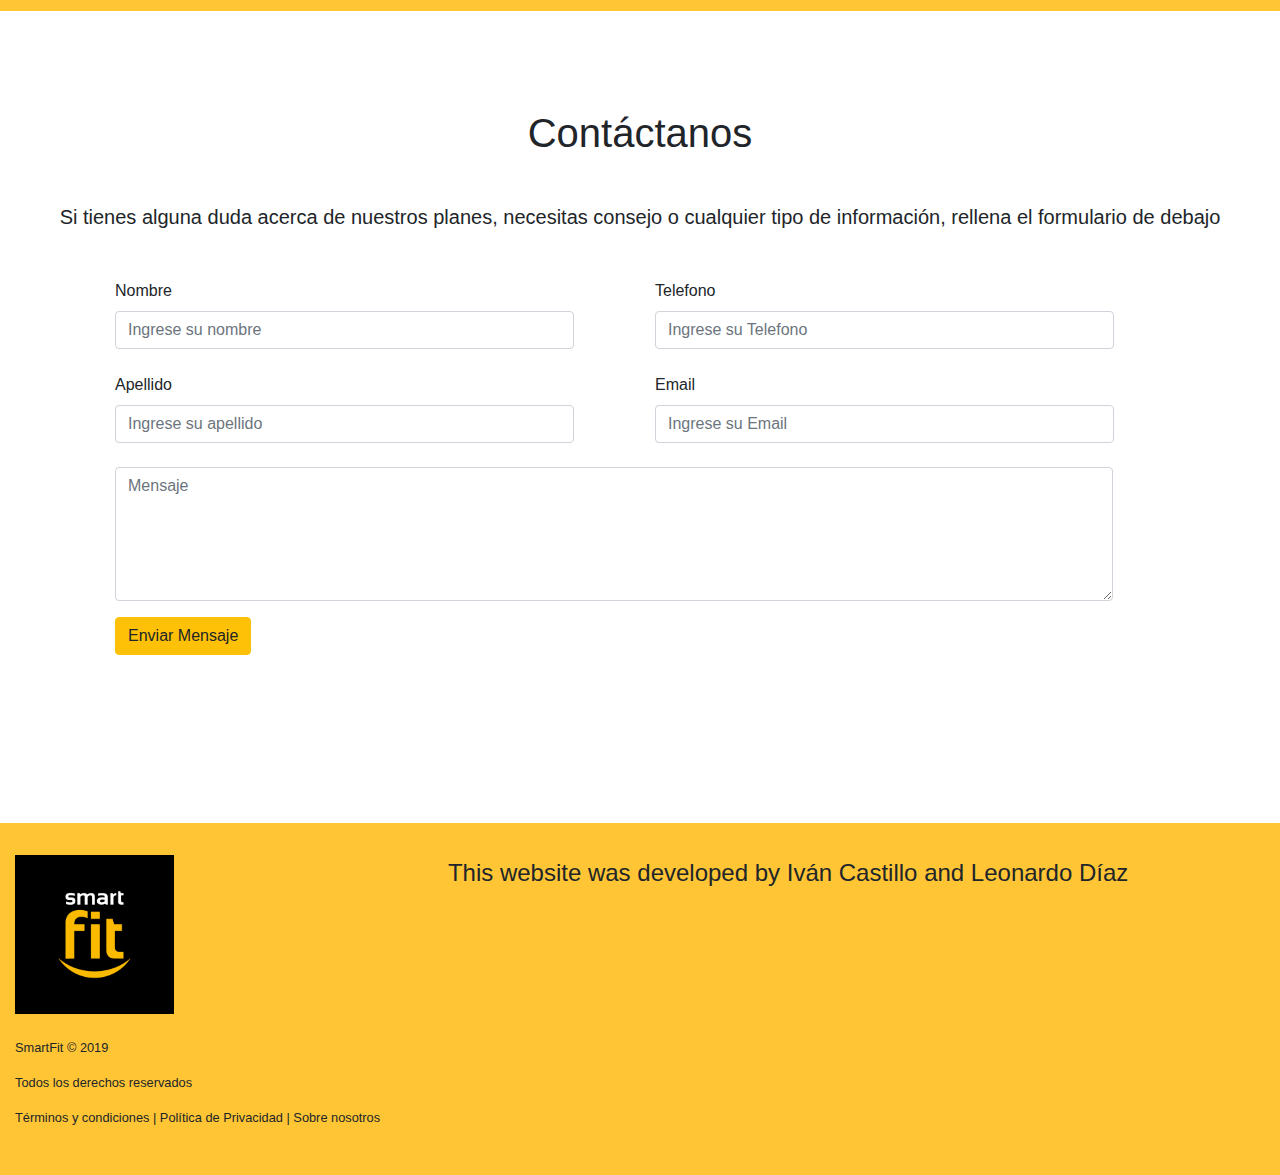
==== commit aca6da90: "Added services and fixed social media links" ====
--- a/index.html
+++ b/index.html
@@ -27,6 +27,9 @@
         </li>
         <li class="nav-item">
           <a class="nav-link" href="#Recomendaciones">Recomendaciones</a>
+        </li>
+        <li class="nav-item">
+          <a class="nav-link" href="#Servicios">Servicios</a>
         </li>
         <li class="nav-item">
           <a class="nav-link" href="#Beneficios">Beneficios</a>
@@ -159,6 +162,40 @@
     </div>
   </div>
 
+  <div class="container-fluid">
+    <div class="row subtitulo">
+      <h2>Servicios</h2>
+      <a name="Servicios" id="Servicios"></a>
+    </div>
+    <br />
+
+    <div class="row">
+      <div class="col-md-2 col-sm-6 sub-recomendaciones">
+        <h5 class="h5-subs">Entrenamientos personalizados</h5>
+        <img class="icn-agua"
+             src="https://pics.freeicons.io/uploads/icons/png/18950161021637642752-512.png"
+             alt="" />
+      </div>
+
+      <div class="col-md-2 col-sm-6 sub-recomendaciones">
+        <h5 class="h5-subs">Todo tipo de maquinarias</h5>
+        <img class="icn-agua" src="https://pics.freeicons.io/uploads/icons/png/7793804391645017659-512.png" alt="" />
+      </div>
+
+      <div class="col-md-2 col-sm-6 sub-recomendaciones">
+        <h5 class="h5-subs">Sucursales 24 horas</h5>
+        <img class="icn-ejercicio" src="https://pics.freeicons.io/uploads/icons/png/4471341771582800393-512.png"
+             alt="" />
+      </div>
+
+      <div class="col-md-2 col-sm-6 sub-recomendaciones">
+        <h5 class="h5-subs">Agua gratis</h5>
+        <img class="icn-agua"
+             src="https://pics.freeicons.io/uploads/icons/png/7575857931578287713-512.png" alt="">
+      </div>
+    </div>
+  </div>
+
   <br />
   <br />
   <br />
@@ -538,16 +575,7 @@
           <img src="https://image.flaticon.com/icons/svg/74/74717.svg" width="4%" alt="" />
           This website was developed by Iván Castillo and Leonardo Díaz
         </p>
-
-        <a href="www.linkedin.com/in/iván-manuel-castillo-soriano-302771186"><img
-            src="https://image.flaticon.com/icons/png/512/61/61109.png" width="5%" alt=""
-            class="imgfooter linkedin" /></a>
-
-        <a href="https://github.com/ManuxGT"><img
-            src="https://cdn.icon-icons.com/icons2/910/PNG/512/github-2_icon-icons.com_71185.png" width="6%" alt=""
-            class="imgfooter" /></a>
-
-        <a href="https://www.instagram.com/isrmanux/"><img
+        <a href="https://www.instagram.com/smartfitrd/?hl=es"><img
             src="https://cdn.icon-icons.com/icons2/791/PNG/512/instagram_f_icon-icons.com_65485.png" width="6%" alt=""
             class="imgfooter" /></a>
       </div>
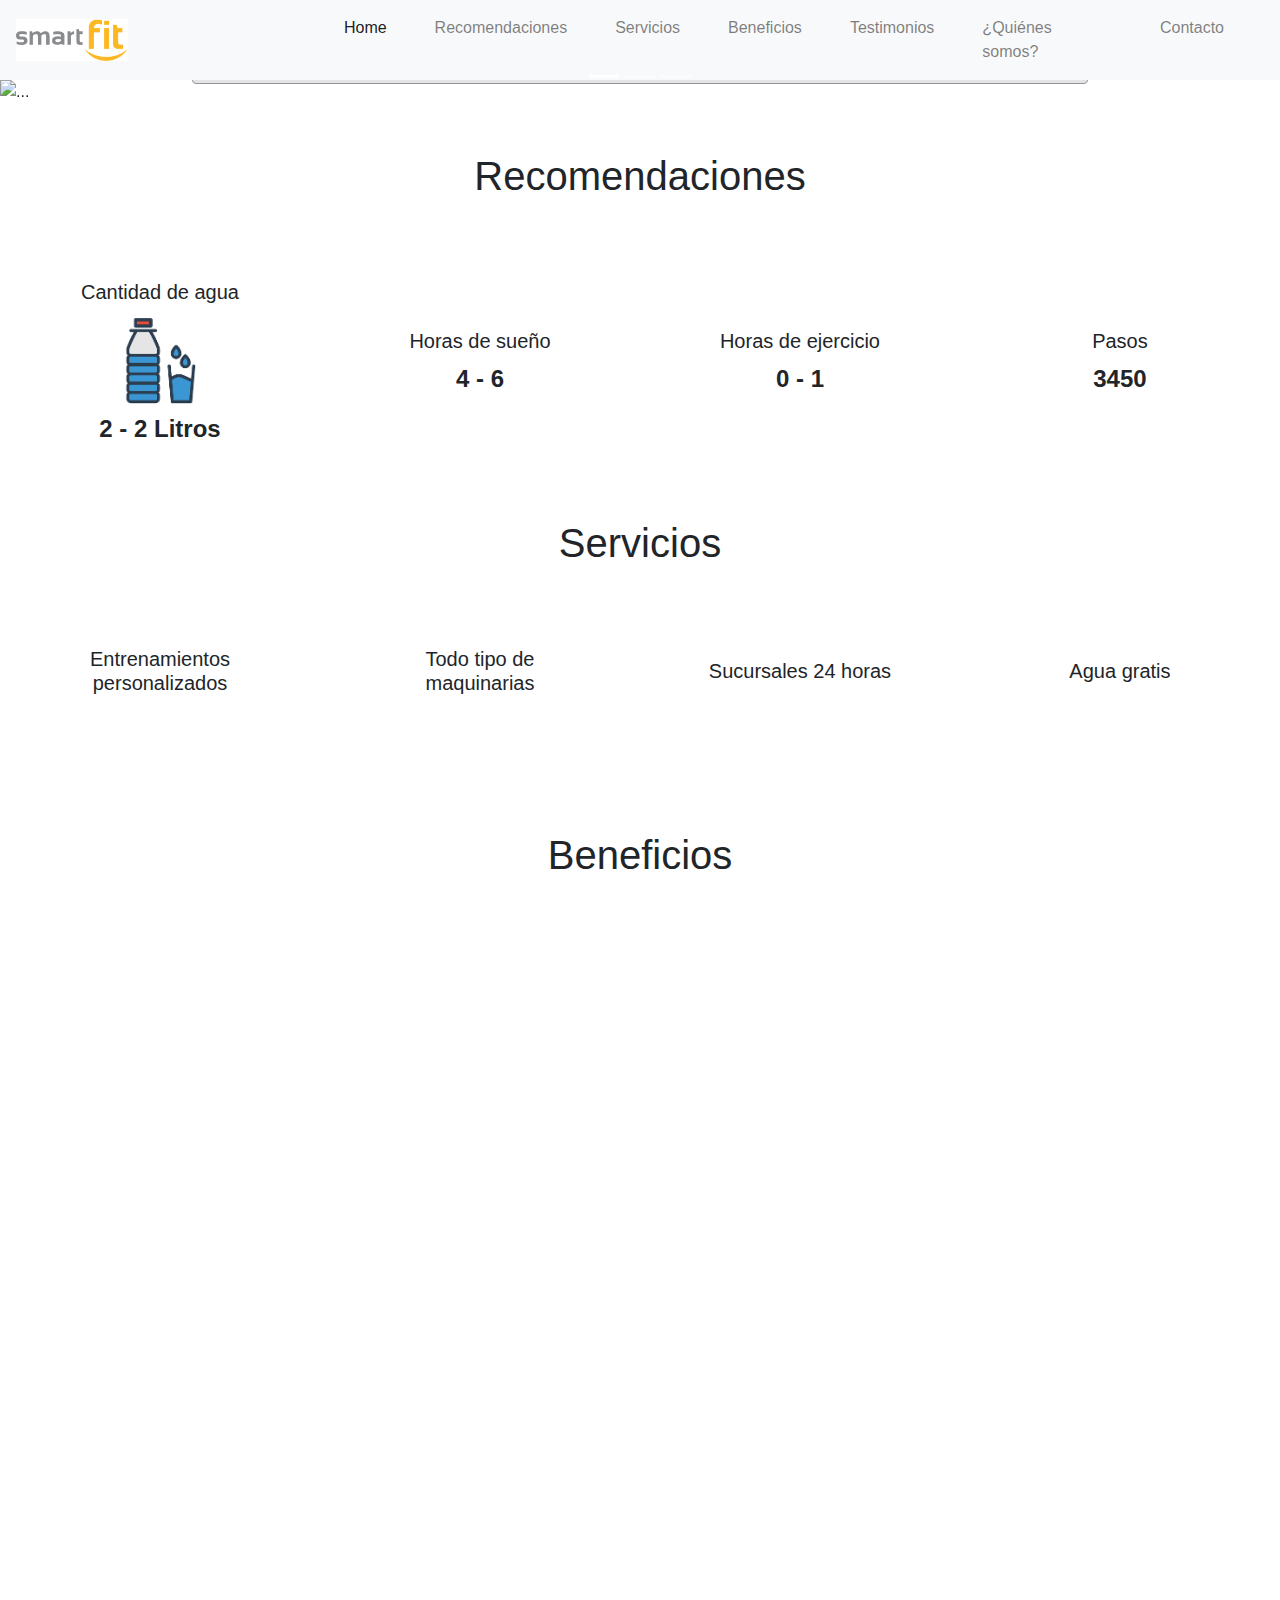
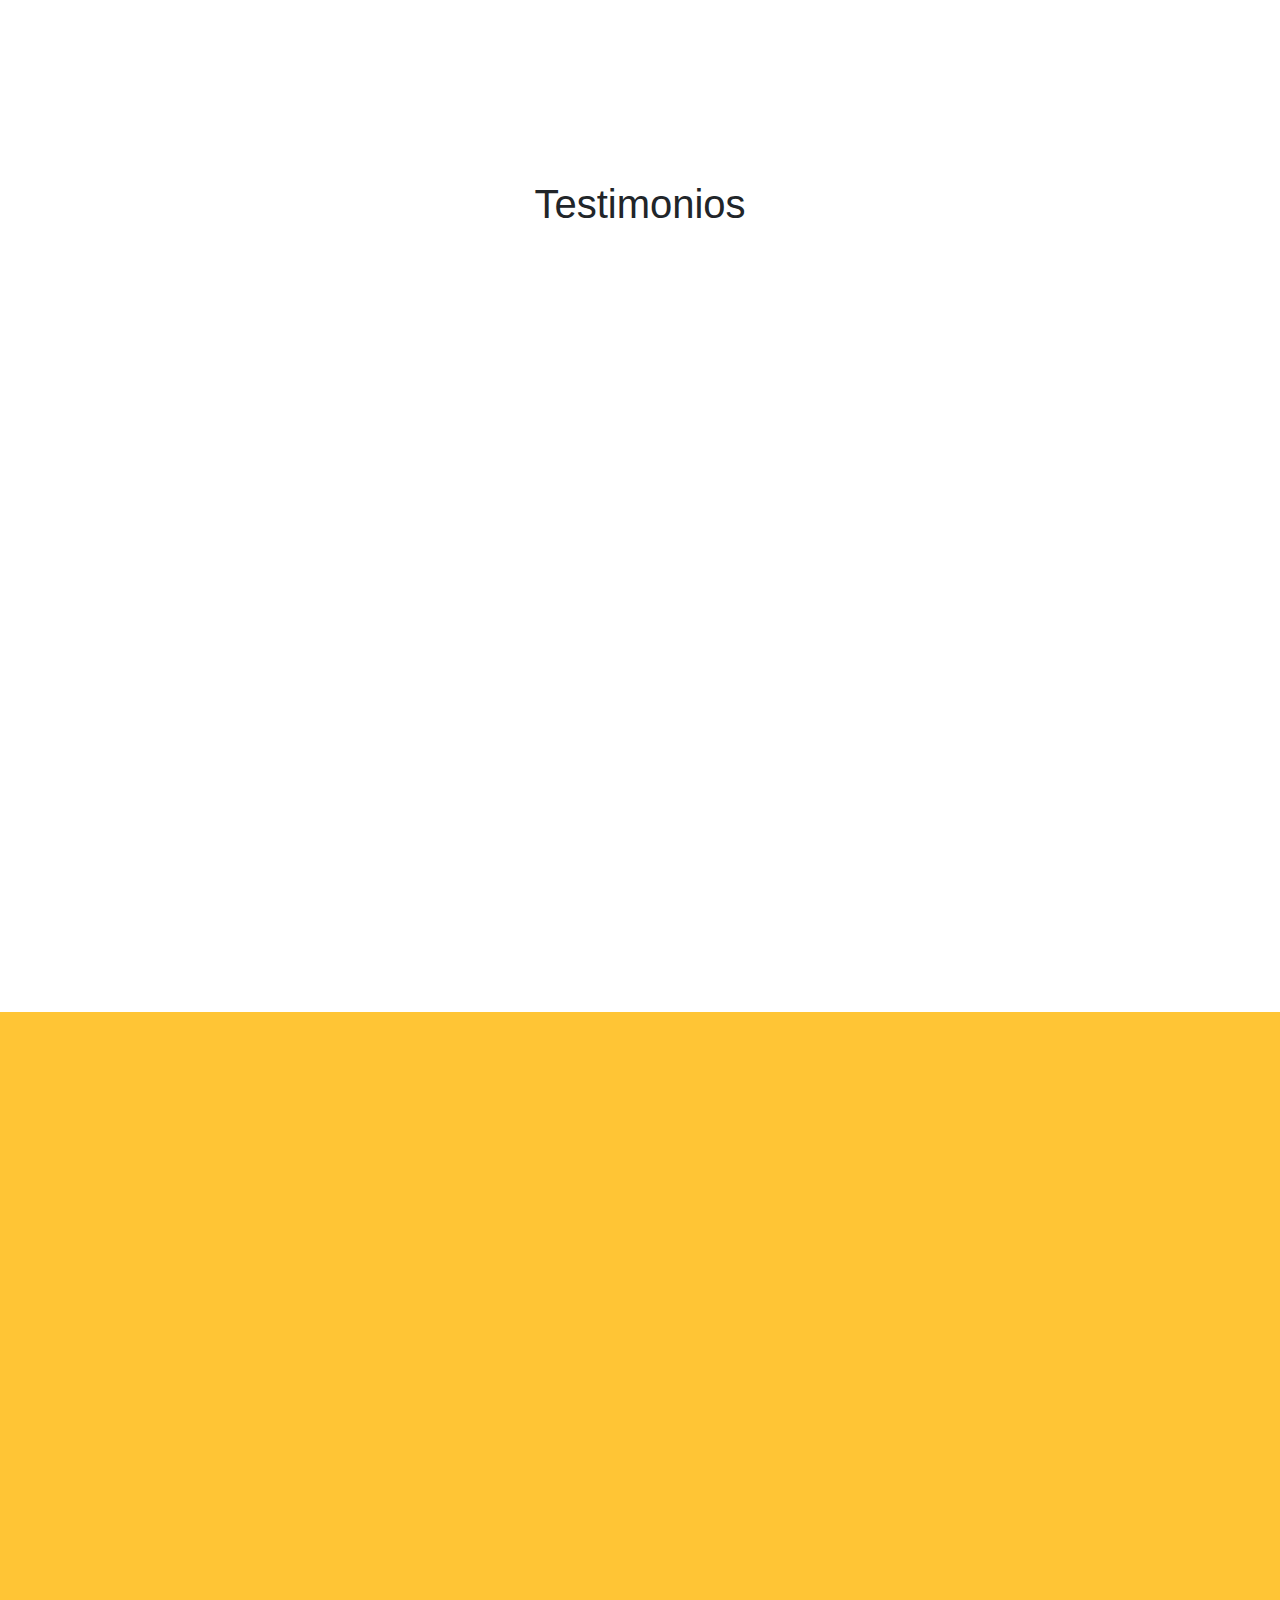
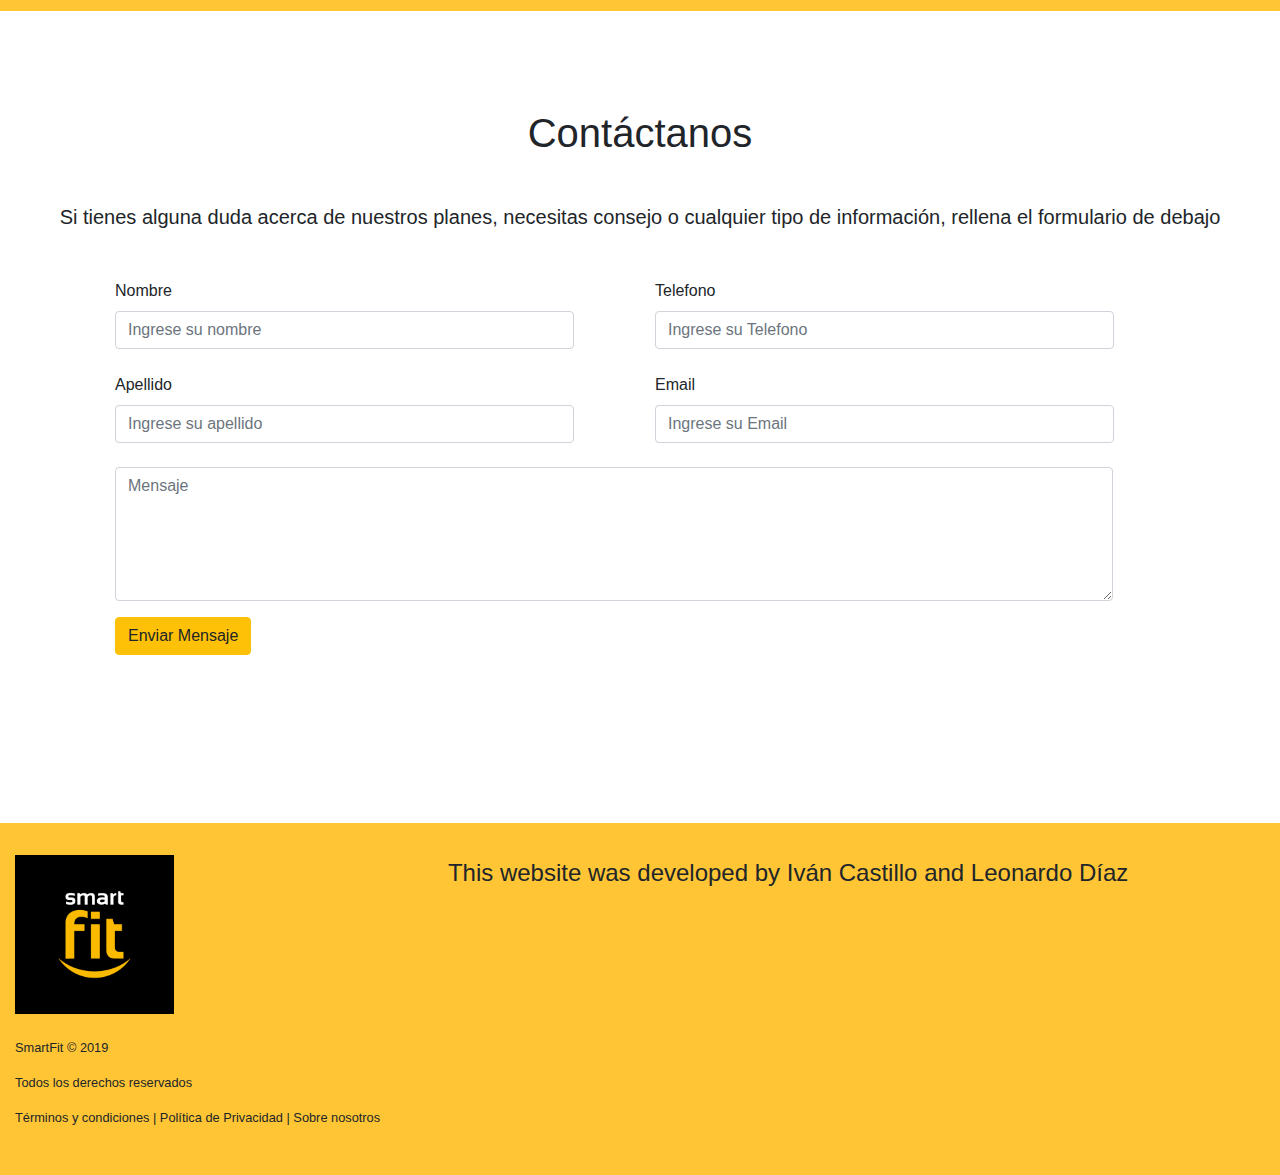
==== commit 4f09c686: "Changed services icons" ====
--- a/index.html
+++ b/index.html
@@ -173,25 +173,25 @@
       <div class="col-md-2 col-sm-6 sub-recomendaciones">
         <h5 class="h5-subs">Entrenamientos personalizados</h5>
         <img class="icn-agua"
-             src="https://pics.freeicons.io/uploads/icons/png/18950161021637642752-512.png"
+             src="https://cdn.icon-icons.com/icons2/3551/PNG/512/trainer_man_people_avatar_person_icon_224850.png"
              alt="" />
       </div>
 
       <div class="col-md-2 col-sm-6 sub-recomendaciones">
         <h5 class="h5-subs">Todo tipo de maquinarias</h5>
-        <img class="icn-agua" src="https://pics.freeicons.io/uploads/icons/png/7793804391645017659-512.png" alt="" />
+        <img class="icn-agua" src="https://cdn.icon-icons.com/icons2/3675/PNG/512/faity_dumbbell_gym_sportswear_athlete_sport_hehy_workout_fitness_icon_228905.png" alt="" />
       </div>
 
       <div class="col-md-2 col-sm-6 sub-recomendaciones">
         <h5 class="h5-subs">Sucursales 24 horas</h5>
-        <img class="icn-ejercicio" src="https://pics.freeicons.io/uploads/icons/png/4471341771582800393-512.png"
+        <img class="icn-ejercicio" src="https://cdn.icon-icons.com/icons2/3560/PNG/512/hours_timer_chronometer_icon_225193.png"
              alt="" />
       </div>
 
       <div class="col-md-2 col-sm-6 sub-recomendaciones">
         <h5 class="h5-subs">Agua gratis</h5>
         <img class="icn-agua"
-             src="https://pics.freeicons.io/uploads/icons/png/7575857931578287713-512.png" alt="">
+             src="https://cdn.icon-icons.com/icons2/2079/PNG/512/wave_ocean_sea_water_surf_splash_icon_127324.png" alt="">
       </div>
     </div>
   </div>
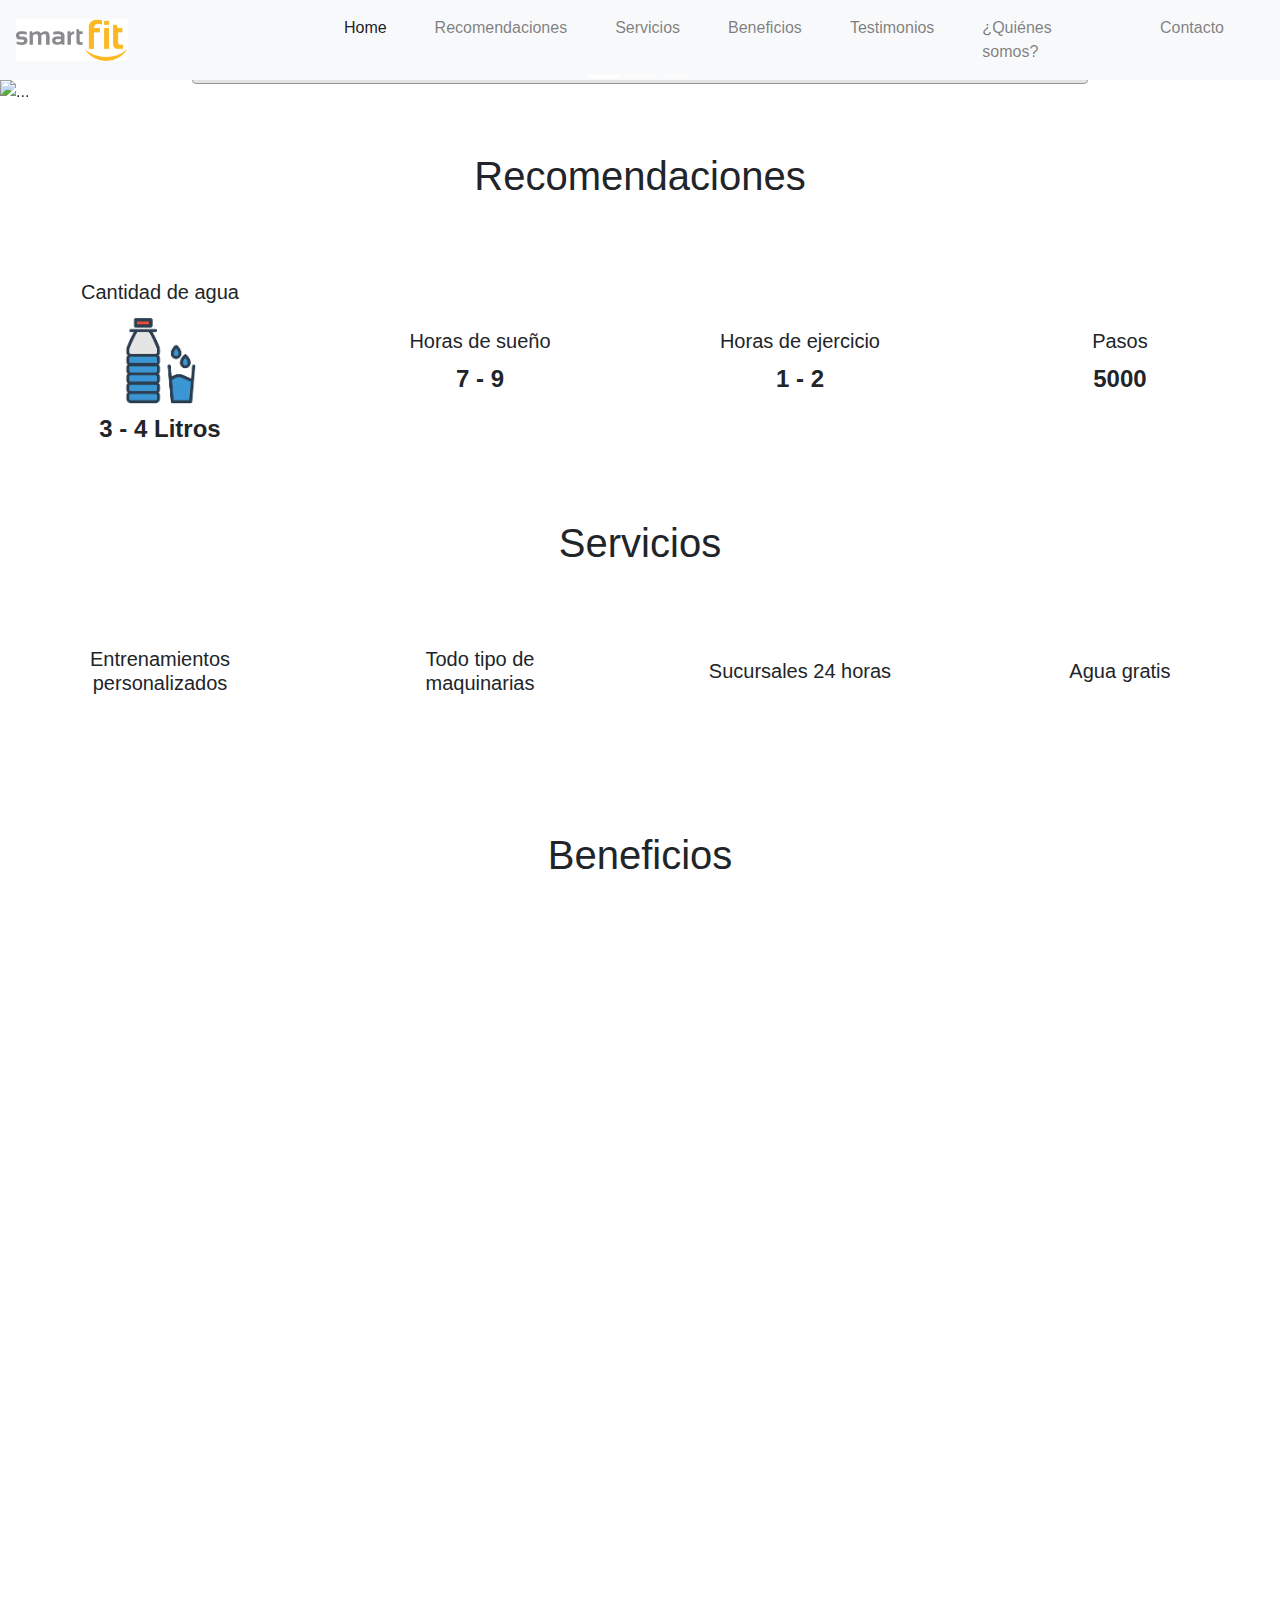
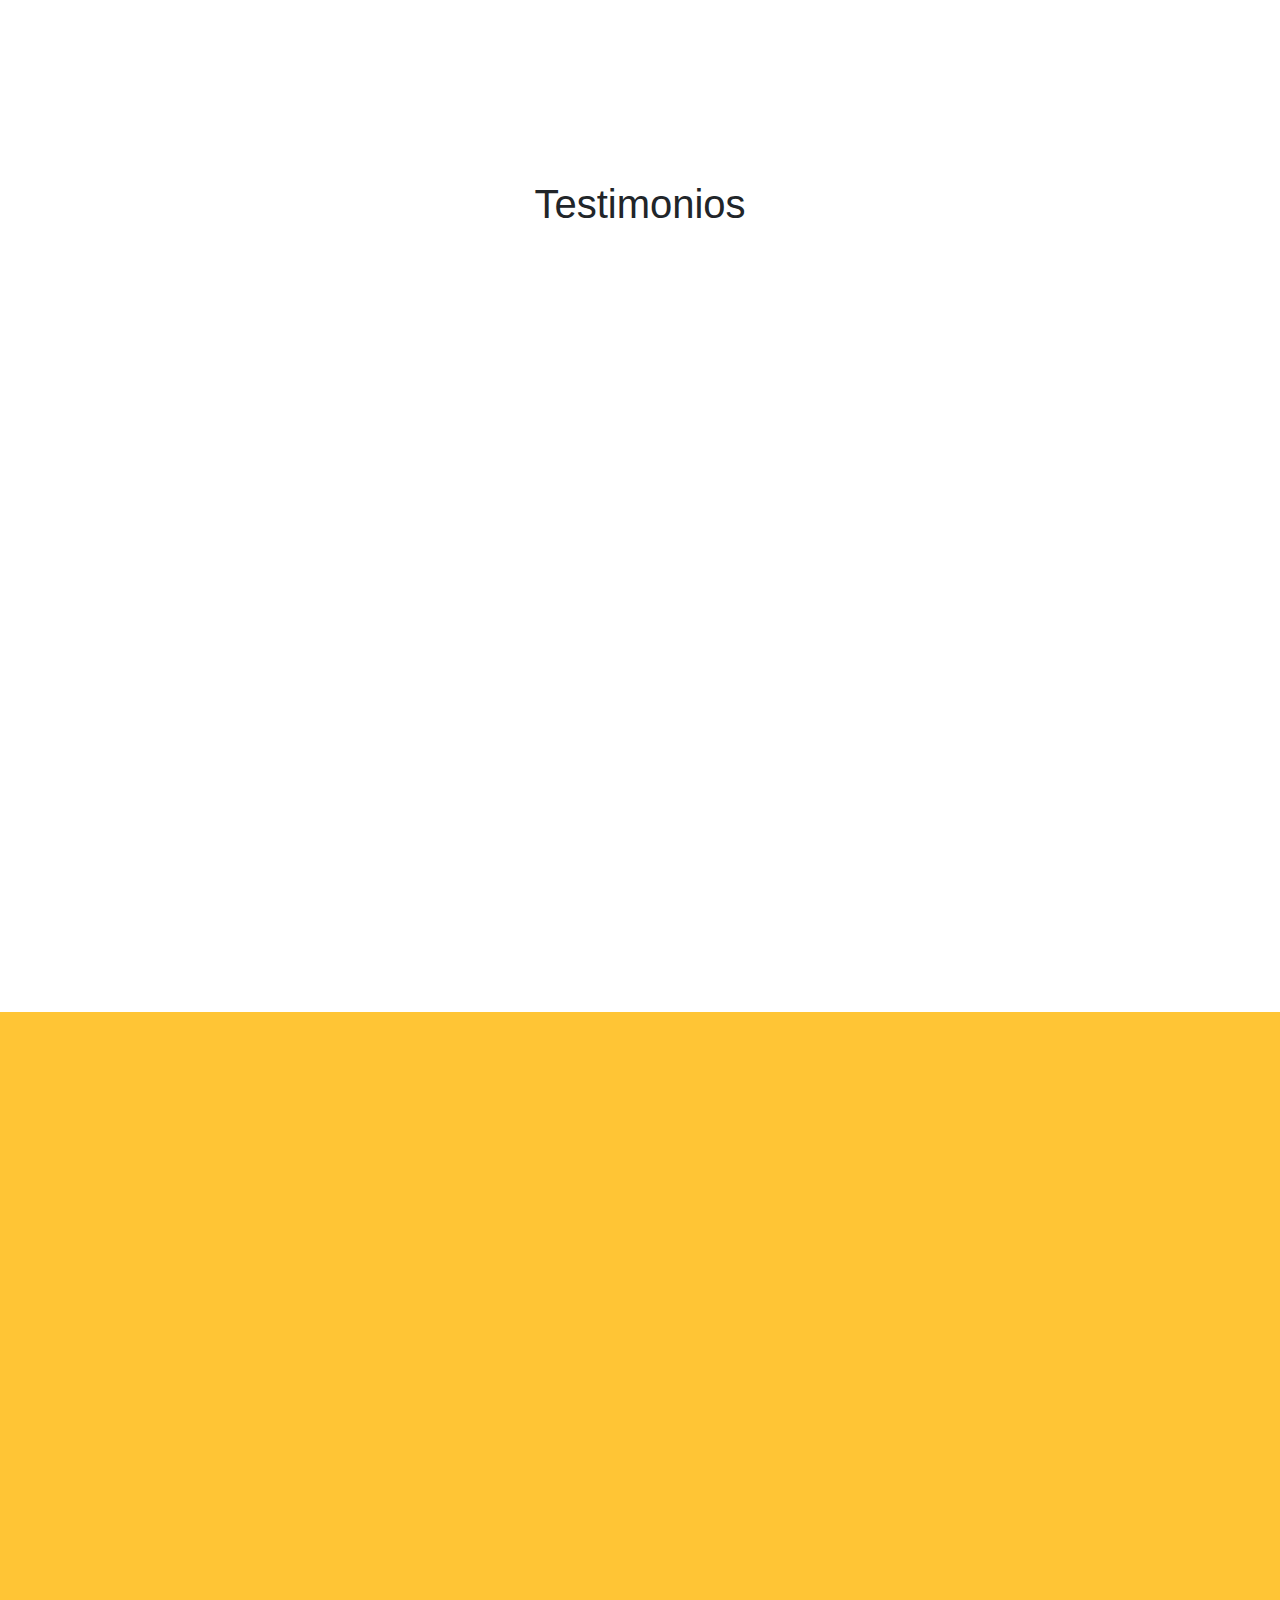
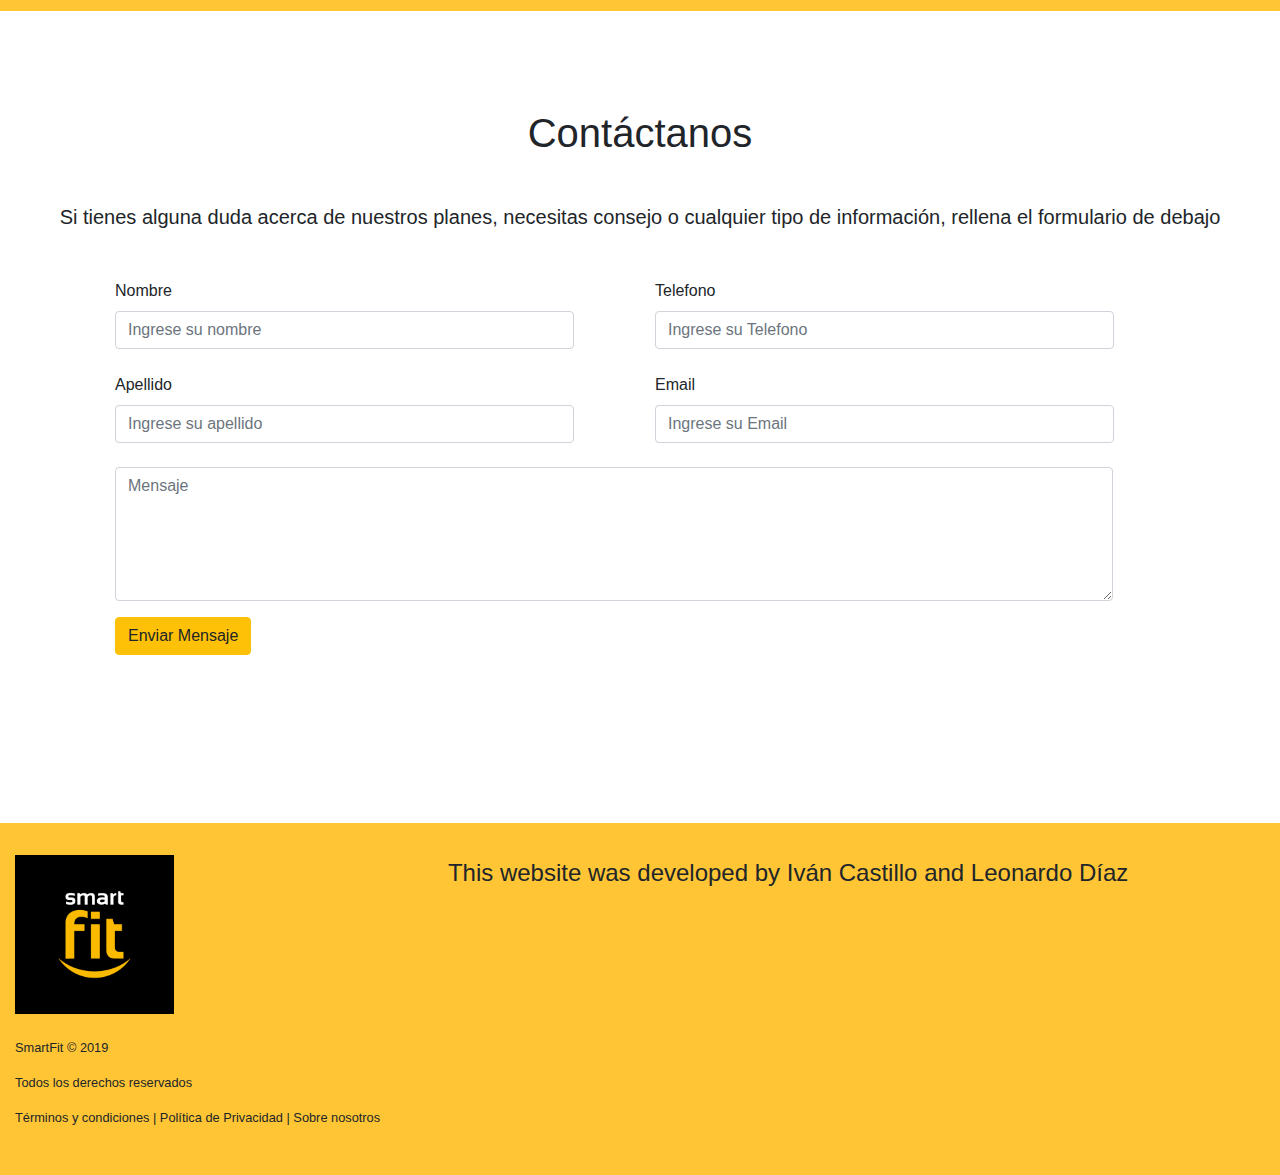
==== commit 8ae95d2c: "Update index.html" ====
--- a/index.html
+++ b/index.html
@@ -129,8 +129,8 @@
           alt="" />
         <p>
           <span class="Cantidad">
-            <span class="counter">3</span> -
-            <span class="counter">4</span> Litros</span>
+            <span>3</span> -
+            <span>4</span> Litros</span>
         </p>
       </div>
 
@@ -138,8 +138,8 @@
         <h5 class="h5-subs">Horas de sueño</h5>
         <img class="icn-agua" src="https://cdn-icons-png.flaticon.com/512/3094/3094845.png" alt="" />
         <p>
-          <span class="Cantidad"><span class="counter">7</span> -
-            <span class="counter">9</span></span>
+          <span class="Cantidad"><span>7</span> -
+            <span>9</span></span>
         </p>
       </div>
 
@@ -148,8 +148,8 @@
         <img class="icn-ejercicio" src="https://www.pngplay.com/wp-content/uploads/12/Stopwatch-Transparent-Image.png"
           alt="" />
         <p>
-          <span class="Cantidad"><span class="counter">1</span> -
-            <span class="counter">2</span></span>
+          <span class="Cantidad"><span>1</span> -
+            <span>2</span></span>
         </p>
       </div>
 
@@ -157,7 +157,7 @@
         <h5 class="h5-subs">Pasos</h5>
         <img class="icn-agua"
           src="https://www.vhv.rs/dpng/d/462-4622972_student-running-up-steps-students-running-in-steps.png" alt="" />
-        <p><span class="Cantidad counter">5000</span></p>
+        <p><span class="Cantidad">5000</span></p>
       </div>
     </div>
   </div>
@@ -602,4 +602,4 @@
   <script src="script.js"></script>
 </body>
 
-</html>+</html>
